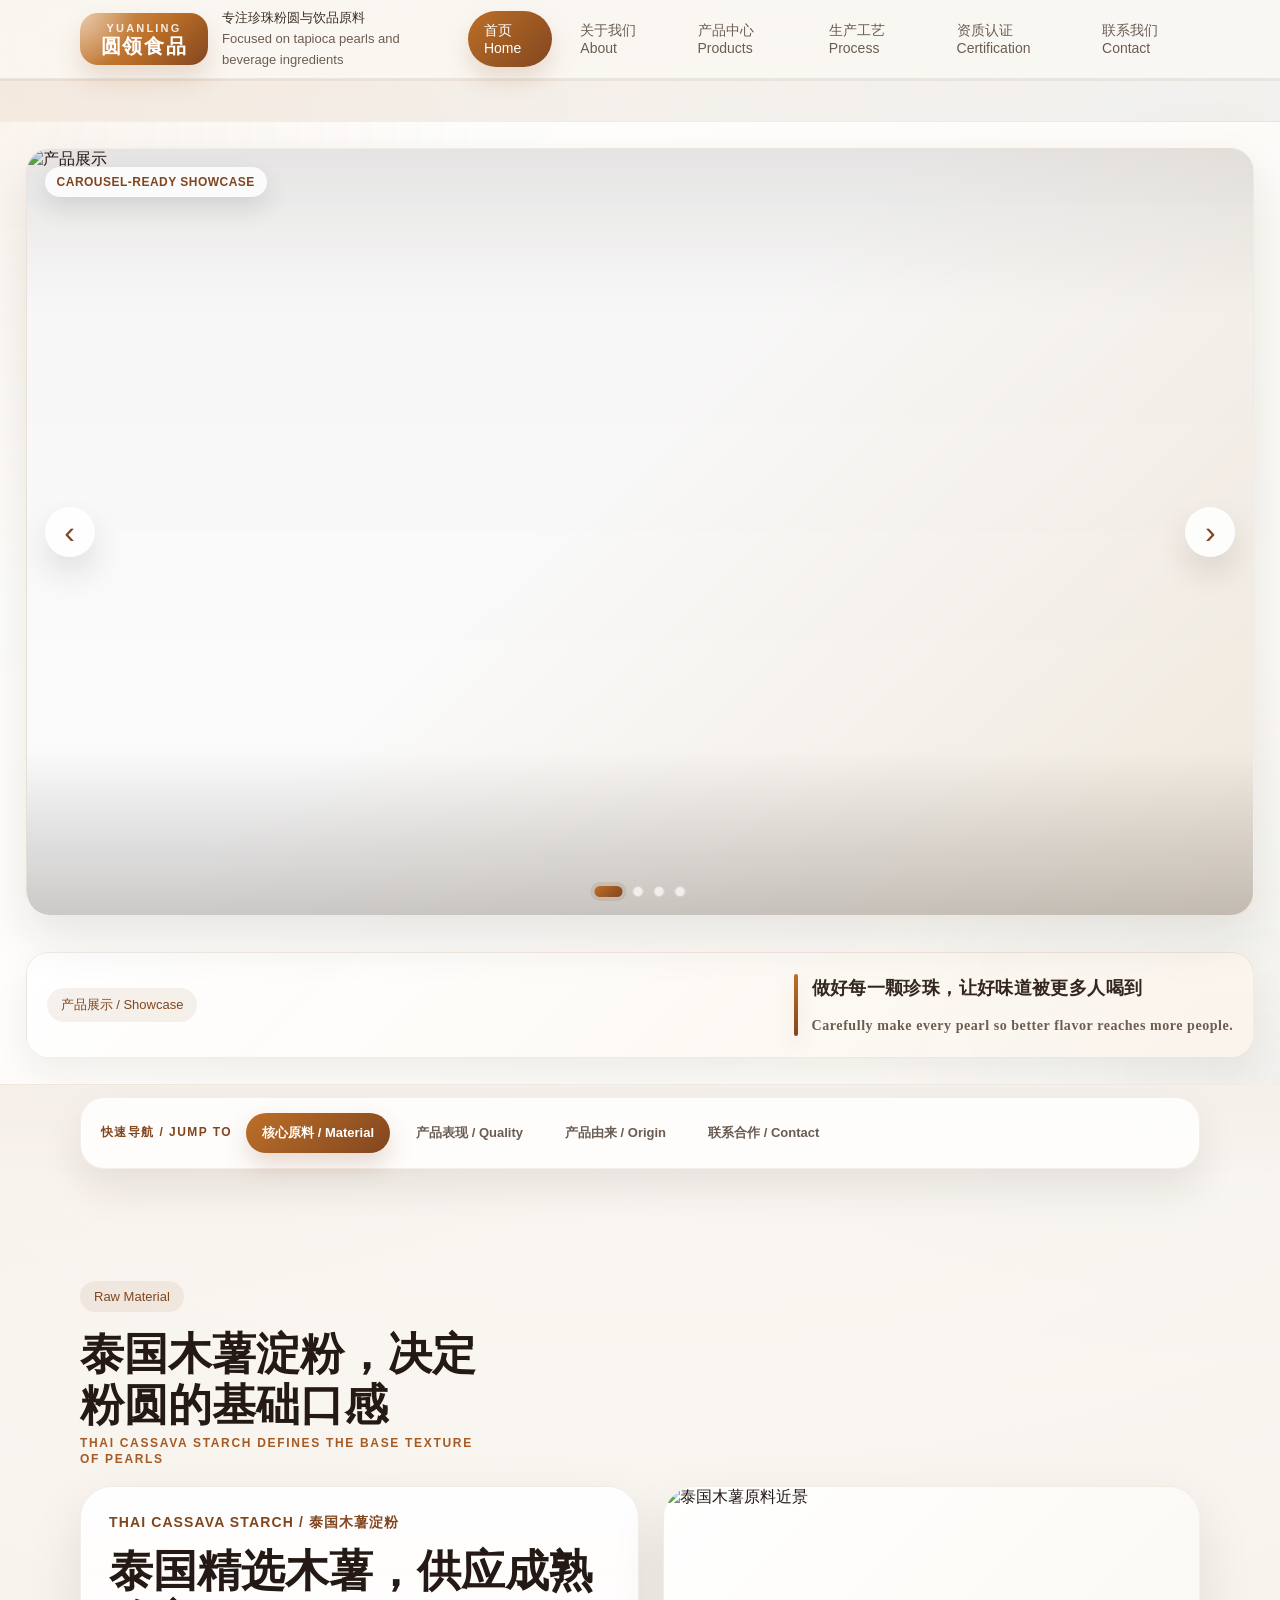
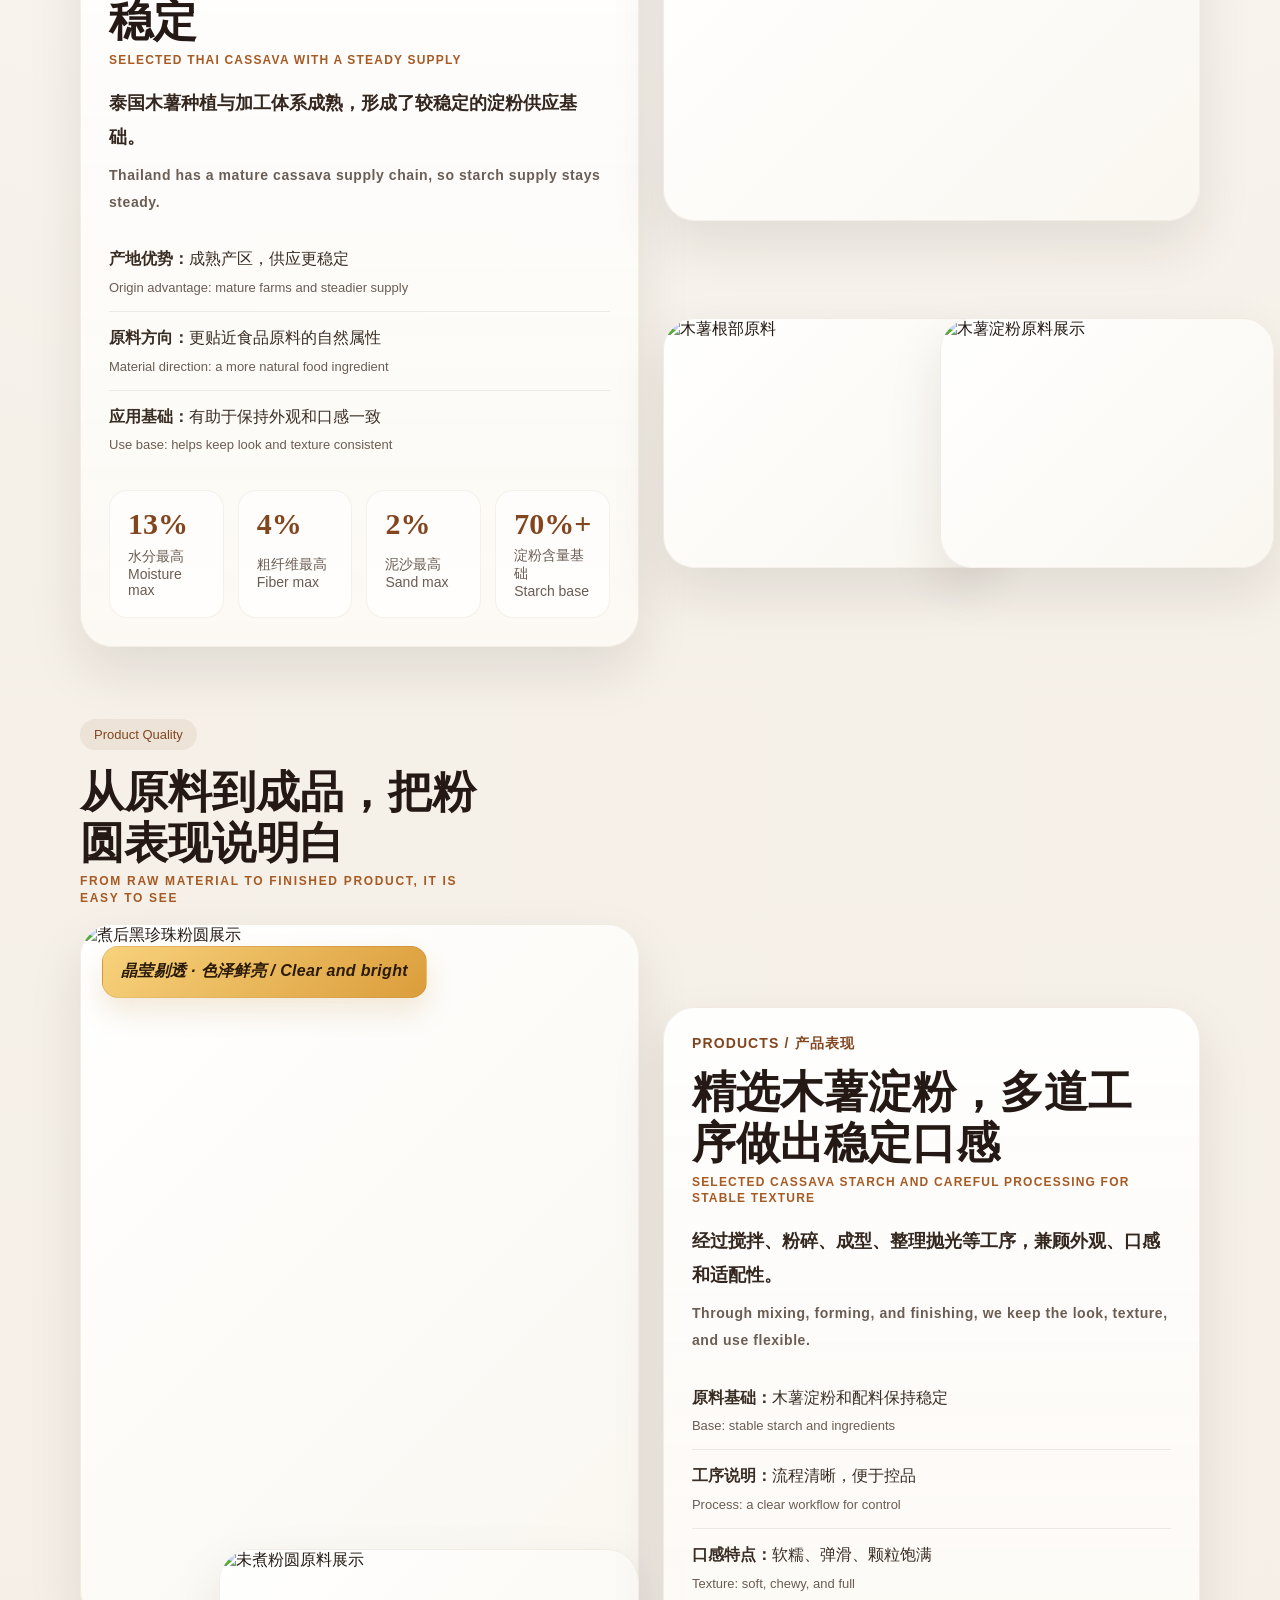
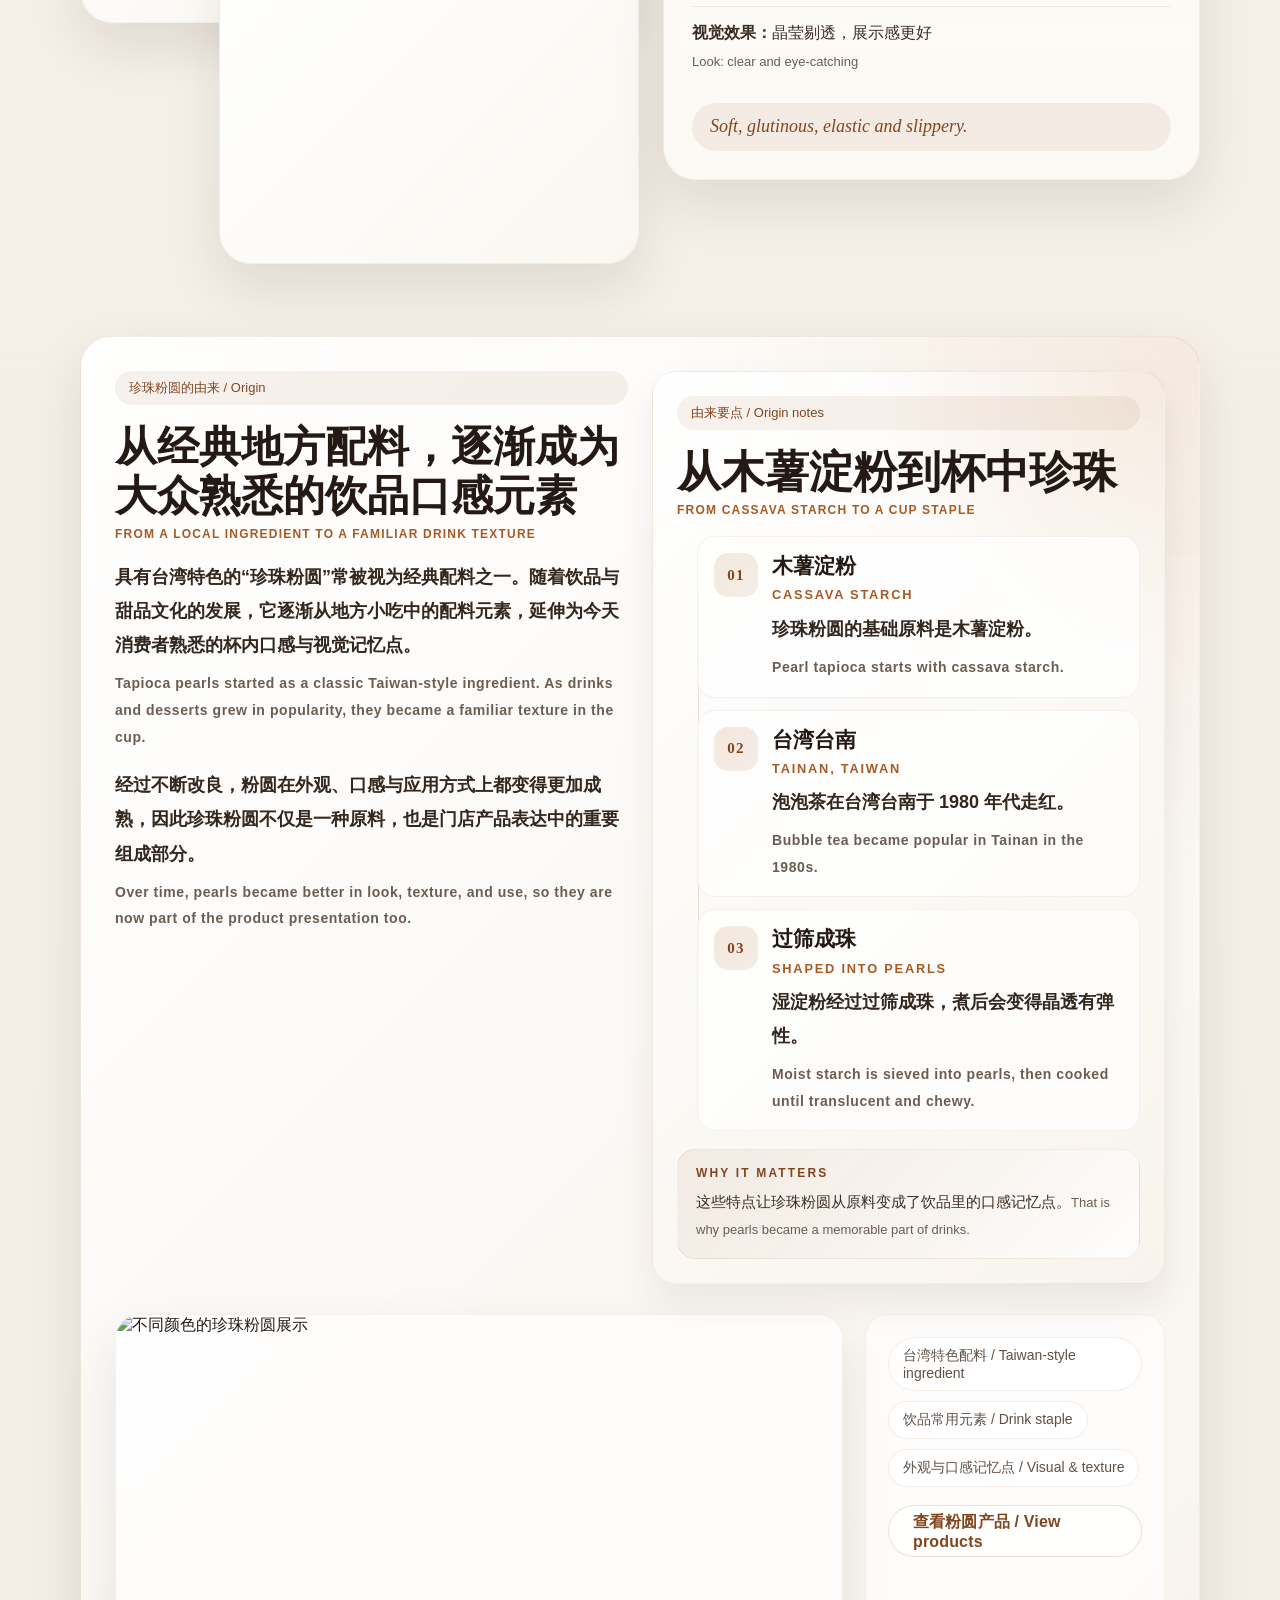
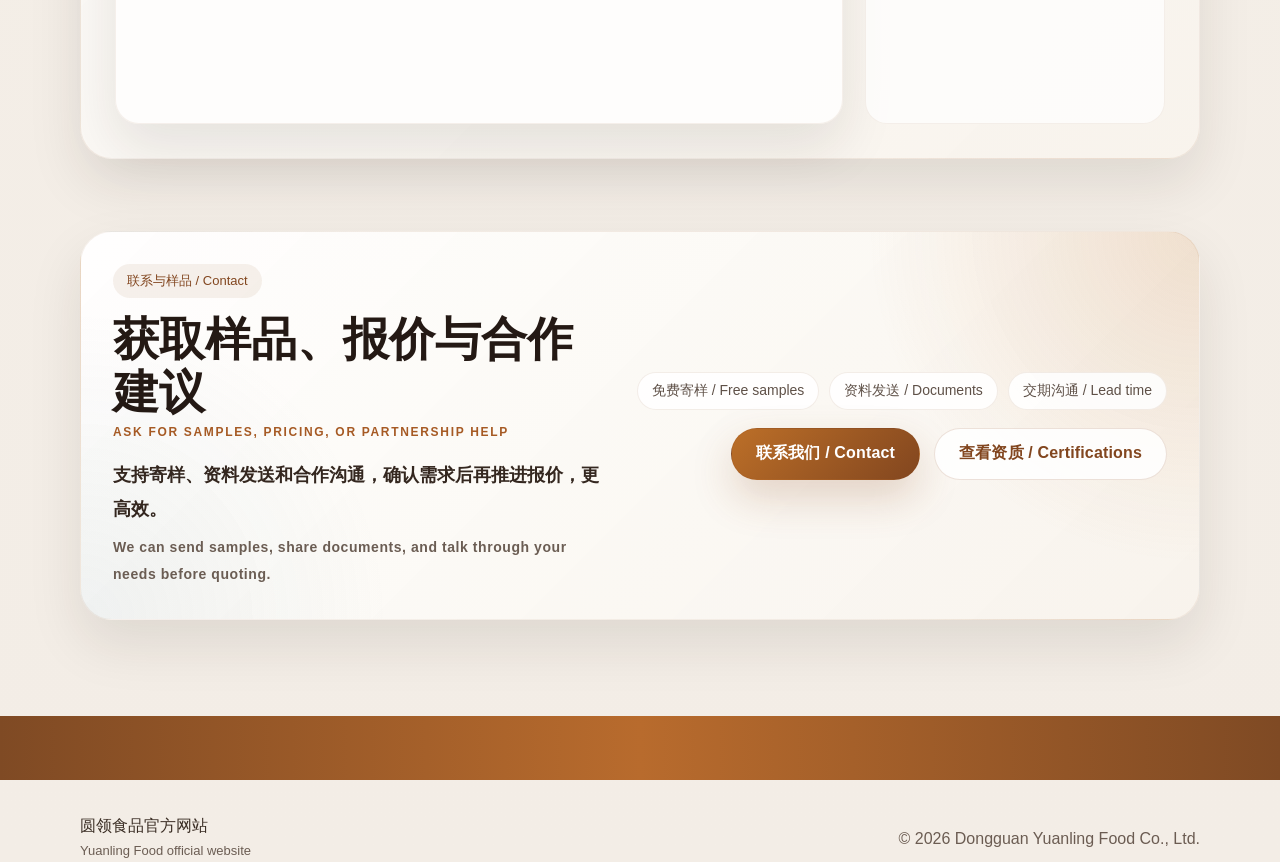
==== index.html @ 4c71ac8b "Add files via upload" ====
﻿<!DOCTYPE html>
<html lang="zh-CN">
    <head>
      <meta charset="UTF-8" />
      <meta name="viewport" content="width=device-width, initial-scale=1.0" />
      <title>圆领食品 | 珍珠圆与饮品原料供应商 / Yuanling Food | Tapioca Pearl &amp; Beverage Ingredient Supplier</title>
      <meta
        name="description"
        content="圆领食品专注珍珠圆研发、生产与供应，提供奶茶、甜品和冷饮场景所需的稳定原料支持。 / Yuanling Food focuses on the R&amp;D, production, and supply of tapioca pearls, providing stable ingredient support for milk tea, desserts, and cold drinks."
      />
      <meta name="robots" content="index,follow,max-image-preview:large" />
      <meta name="theme-color" content="#bc6f28" />
      <link rel="canonical" href="index.html" />
      <meta property="og:type" content="website" />
      <meta property="og:site_name" content="圆领食品 Yuanling Food" />
      <meta property="og:title" content="圆领食品 | 珍珠圆与饮品原料供应商" />
      <meta
        property="og:description"
        content="圆领食品专注珍珠圆研发、生产与供应，提供奶茶、甜品和冷饮场景所需的稳定原料支持。"
      />
      <meta property="og:url" content="index.html" />
      <meta property="og:image" content="images/home/hero-1.png" />
      <meta name="twitter:card" content="summary_large_image" />
      <meta name="twitter:title" content="圆领食品 | 珍珠圆与饮品原料供应商" />
      <meta
        name="twitter:description"
        content="圆领食品专注珍珠圆研发、生产与供应，提供奶茶、甜品和冷饮场景所需的稳定原料支持。"
      />
      <meta name="twitter:image" content="images/home/hero-1.png" />
      <script type="application/ld+json">
        {
          "@context": "https://schema.org",
          "@type": "Organization",
          "name": "圆领食品",
          "alternateName": "Yuanling Food",
          "url": "index.html",
          "logo": "images/brand/taiyuan-logo.svg",
          "description": "珍珠圆与饮品原料供应商，专注研发、生产与供应。"
        }
      </script>
    <link rel="stylesheet" href="styles.css" />
    <script src="script.js" defer></script>
  </head>
  <body>
    <header class="site-header">
      <div class="container header-inner">
        <a class="brand" href="index.html" aria-label="圆领食品 首页 / Home">
          <span class="brand-mark-text" aria-hidden="true">
            <span class="brand-mark-sub">YUANLING</span>
            <strong>圆领食品</strong>
          </span>
          <span class="brand-copy">
            <span class="item-bilingual"><span class="item-zh">专注珍珠粉圆与饮品原料</span><span class="item-en">Focused on tapioca pearls and beverage ingredients</span></span>
          </span>
        </a>
        <button
          class="nav-toggle"
          type="button"
          aria-label="切换导航 / Toggle navigation"
          aria-expanded="false"
          data-nav-toggle
        >
          ☰
        </button>
        <nav class="site-nav" data-site-nav>
          <a class="current" href="index.html">首页 Home</a>
          <a href="about.html">关于我们 About</a>
          <a href="products.html">产品中心 Products</a>
          <a href="process.html">生产工艺 Process</a>
          <a href="certification.html">资质认证 Certification</a>
          <a href="contact.html">联系我们 Contact</a>
        </nav>
      </div>
    </header>

    <main>
      <section class="hero">
        <div class="hero-banner-shell" data-hero-slider>
          <div class="hero-banner-media hero-banner-wide">
            <div class="hero-banner-copy reveal">
              <span class="eyebrow">圆领食品（泰国）有限公司</span>
              <h1 class="bilingual-title bilingual-title--hero">
                <span class="title-zh">专注珍珠圆研发与生产</span>
                <span class="title-en">Focused on tapioca pearl R&D and manufacturing</span>
              </h1>
              <p class="bilingual-copy is-compact">
                <span class="copy-cn">以泰国进口木薯淀粉为基础，提供稳定、Q 弹、适配多场景的珍珠圆产品。</span>
                <span class="copy-en">Built on imported Thai tapioca starch, we deliver stable, chewy pearls suited to multiple applications.</span>
              </p>
              <div class="hero-actions">
                <a class="button button-primary" href="products.html">查看产品 / View Products</a>
                <a class="button button-secondary" href="contact.html">联系报价 / Get Quote</a>
              </div>
              <div class="hero-banner-strip">
                <span class="hero-trust-item item-bilingual"><span class="item-zh"><strong>ISO 22000</strong> 体系认证</span><span class="item-en">ISO 22000</span></span>
                <span class="hero-trust-item item-bilingual"><span class="item-zh"><strong>GMP / QS</strong> 标准生产</span><span class="item-en">GMP / QS production</span></span>
                <span class="hero-trust-item item-bilingual"><span class="item-zh"><strong>泰国进口</strong> 木薯淀粉</span><span class="item-en">Imported Thai starch</span></span>
              </div>
            </div>

            <div class="hero-slider-track" data-hero-slider-track>
              <article class="hero-slide is-active" data-hero-slide>
                <img class="hero-banner-img" src="images/home/hero-1.png" alt="波霸珍珠粉圆" loading="eager" />
              </article>
              <article class="hero-slide" data-hero-slide>
                <img class="hero-banner-img" src="images/home/hero-2.png" alt="琥珀色珍珠粉圆" loading="eager" />
              </article>
              <article class="hero-slide" data-hero-slide>
                <img class="hero-banner-img" src="images/home/hero-3.png" alt="红糖味珍珠粉圆" loading="eager" />
              </article>
              <article class="hero-slide" data-hero-slide>
                <img class="hero-banner-img" src="images/home/hero-4.png" alt="黑糖味珍珠粉圆" loading="eager" />
              </article>
              <article class="hero-slide" data-hero-slide>
                <img class="hero-banner-img" src="images/home/hero-5.png" alt="珍珠粉圆产品展示" loading="eager" />
              </article>
            </div>

            <button class="hero-slider-control hero-slider-prev" type="button" aria-label="上一张" data-hero-prev>‹</button>
            <button class="hero-slider-control hero-slider-next" type="button" aria-label="下一张" data-hero-next>›</button>

            <div class="hero-slider-dots" aria-label="首页主图轮播 / Main slider">
              <button class="hero-slider-dot is-active" type="button" aria-label="查看第 1 张主图" data-hero-dot="0"></button>
              <button class="hero-slider-dot" type="button" aria-label="查看第 2 张主图" data-hero-dot="1"></button>
              <button class="hero-slider-dot" type="button" aria-label="查看第 3 张主图" data-hero-dot="2"></button>
              <button class="hero-slider-dot" type="button" aria-label="查看第 4 张主图" data-hero-dot="3"></button>
              <button class="hero-slider-dot" type="button" aria-label="查看第 5 张主图" data-hero-dot="4"></button>
            </div>
          </div>
        </div>
      </section>

      <section class="hero-overview">
        <div class="container hero-intro">
          <div class="hero-center-stage reveal">
            <div class="hero-center-carousel" data-feature-carousel>
              <div class="hero-center-track" data-feature-track>
                <article class="hero-center-slide is-active" data-feature-slide>
                  <img class="hero-center-image" src="images/home/hero-center-milk-tea-pink.png" alt="产品展示" loading="eager" />
                </article>
                <article class="hero-center-slide" data-feature-slide>
                  <img class="hero-center-image" src="images/home/hero-slide-milk-tea-pink.png" alt="饮品场景展示" loading="eager" />
                </article>
                <article class="hero-center-slide" data-feature-slide>
                  <img class="hero-center-image" src="images/home/hero-6.png" alt="包装和产品展示" loading="eager" />
                </article>
                <article class="hero-center-slide" data-feature-slide>
                  <img class="hero-center-image" src="images/home/hero-8.jpg" alt="主视觉展示" loading="eager" />
                </article>
              </div>
              <button class="hero-center-control hero-center-prev" type="button" aria-label="上一张" data-feature-prev>‹</button>
              <button class="hero-center-control hero-center-next" type="button" aria-label="下一张" data-feature-next>›</button>
              <div class="hero-center-dots" aria-label="中间主图轮播 / Feature slider" data-feature-dots>
                <button class="hero-center-dot is-active" type="button" aria-label="查看第 1 张" data-feature-dot="0"></button>
                <button class="hero-center-dot" type="button" aria-label="查看第 2 张" data-feature-dot="1"></button>
                <button class="hero-center-dot" type="button" aria-label="查看第 3 张" data-feature-dot="2"></button>
                <button class="hero-center-dot" type="button" aria-label="查看第 4 张" data-feature-dot="3"></button>
              </div>
            </div>
            <div class="hero-center-meta">
              <span class="eyebrow">产品展示 / Showcase</span>
              <p class="bilingual-copy is-compact"><span class="copy-cn">这里预留为轮播展示位，后续可直接替换每张图片，适合产品图、场景图和包装图展示。</span><span class="copy-en">This area is reserved for the carousel showcase and can later be replaced image by image for product, scene, or packaging visuals.</span></p>
            </div>
          </div>
        </div>

        <div class="home-section-nav-shell">
          <div class="container">
            <nav class="home-section-nav" aria-label="首页分区导航 / Section navigation">
              <a href="#home-ingredient">核心原料 / Material</a>
              <a href="#home-quality">产品表现 / Quality</a>
              <a href="#home-origin">产品由来 / Origin</a>
              <a href="#home-contact">联系合作 / Contact</a>
            </nav>
          </div>
        </div>
      </section>

      <section class="section ingredient-section" id="home-ingredient">
        <div class="container">
          <div class="section-heading section-heading-compact">
            <div>
              <span class="eyebrow">Raw Material</span>
              <h2 class="bilingual-title bilingual-title--section">
                <span class="title-zh">泰国木薯淀粉，决定粉圆的基础口感</span>
                <span class="title-en">Thai cassava starch defines the base texture of pearls</span>
              </h2>
            </div>
          </div>

          <div class="ingredient-grid">
            <article class="content-panel ingredient-copy reveal">
              <span class="section-chip">Thai Cassava Starch / 泰国木薯淀粉</span>
              <h3 class="bilingual-title bilingual-title--card"><span class="title-zh">泰国精选木薯，供应成熟稳定</span><span class="title-en">Selected Thai cassava with a steady supply</span></h3>
              <p class="bilingual-copy is-compact">
                <span class="copy-cn">泰国木薯种植与加工体系成熟，形成了较稳定的淀粉供应基础。</span>
                <span class="copy-en">Thailand has a mature cassava supply chain, so starch supply stays steady.</span>
              </p>
              <ul class="feature-list list-reset">
                <li class="item-bilingual"><span class="item-zh"><strong>产地优势：</strong>成熟产区，供应更稳定</span><span class="item-en">Origin advantage: mature farms and steadier supply</span></li>
                <li class="item-bilingual"><span class="item-zh"><strong>原料方向：</strong>更贴近食品原料的自然属性</span><span class="item-en">Material direction: a more natural food ingredient</span></li>
                <li class="item-bilingual"><span class="item-zh"><strong>应用基础：</strong>有助于保持外观和口感一致</span><span class="item-en">Use base: helps keep look and texture consistent</span></li>
              </ul>
              <div class="ingredient-spec-grid">
                <div class="ingredient-spec">
                  <strong>13%</strong>
                  <span>水分最高<br /><span class="item-en">Moisture max</span></span>
                </div>
                <div class="ingredient-spec">
                  <strong>4%</strong>
                  <span>粗纤维最高<br /><span class="item-en">Fiber max</span></span>
                </div>
                <div class="ingredient-spec">
                  <strong>2%</strong>
                  <span>泥沙最高<br /><span class="item-en">Sand max</span></span>
                </div>
                <div class="ingredient-spec">
                  <strong>70%+</strong>
                  <span>淀粉含量基础<br /><span class="item-en">Starch base</span></span>
                </div>
              </div>
            </article>

            <div class="ingredient-visuals reveal delay-1">
              <div class="ingredient-visual ingredient-banner">
                <img src="images/home/story/cassava-banner.jpg" alt="泰国木薯原料近景" loading="lazy" />
              </div>
              <div class="ingredient-duo">
                <div class="ingredient-visual">
                  <img src="images/home/story/cassava-roots.jpg" alt="木薯根部原料" loading="lazy" />
                </div>
                <div class="ingredient-visual">
                  <img src="images/home/story/cassava-starch-bowl.jpg" alt="木薯淀粉原料展示" loading="lazy" />
                </div>
              </div>
            </div>
          </div>
        </div>
      </section>

      <section class="section quality-section" id="home-quality">
        <div class="container">
          <div class="section-heading section-heading-compact">
            <div>
              <span class="eyebrow">Product Quality</span>
              <h2 class="bilingual-title bilingual-title--section">
                <span class="title-zh">从原料到成品，把粉圆表现说明白</span>
                <span class="title-en">From raw material to finished product, it is easy to see</span>
              </h2>
            </div>
          </div>

            <div class="quality-grid-home">
              <div class="quality-visuals reveal">
                <div class="quality-photo quality-photo-primary">
                  <img src="images/home/story/black-pearls-clean.jpg" alt="煮后黑珍珠粉圆展示" loading="lazy" />
                </div>
                <div class="quality-photo quality-photo-secondary">
                  <img src="images/home/story/white-pearls.jpg" alt="未煮粉圆原料展示" loading="lazy" />
                </div>
              <div class="quality-badge">晶莹剔透 · 色泽鲜亮 / Clear and bright</div>
            </div>

            <article class="content-panel quality-copy reveal delay-1">
              <span class="section-chip">Products / 产品表现</span>
              <h3 class="bilingual-title bilingual-title--card"><span class="title-zh">精选木薯淀粉，多道工序做出稳定口感</span><span class="title-en">Selected cassava starch and careful processing for stable texture</span></h3>
              <p class="bilingual-copy is-compact">
                <span class="copy-cn">经过搅拌、粉碎、成型、整理抛光等工序，兼顾外观、口感和适配性。</span>
                <span class="copy-en">Through mixing, forming, and finishing, we keep the look, texture, and use flexible.</span>
              </p>
              <ul class="quality-list list-reset">
                <li class="item-bilingual"><span class="item-zh"><strong>原料基础：</strong>木薯淀粉和配料保持稳定</span><span class="item-en">Base: stable starch and ingredients</span></li>
                <li class="item-bilingual"><span class="item-zh"><strong>工序说明：</strong>流程清晰，便于控品</span><span class="item-en">Process: a clear workflow for control</span></li>
                <li class="item-bilingual"><span class="item-zh"><strong>口感特点：</strong>软糯、弹滑、颗粒饱满</span><span class="item-en">Texture: soft, chewy, and full</span></li>
                <li class="item-bilingual"><span class="item-zh"><strong>视觉效果：</strong>晶莹剔透，展示感更好</span><span class="item-en">Look: clear and eye-catching</span></li>
              </ul>
              <div class="quality-quote">Soft, glutinous, elastic and slippery.</div>
            </article>
          </div>
        </div>
      </section>

      <section class="section" id="home-origin">
        <div class="container">
          <article class="content-panel story-teaser origin-panel reveal">
            <div class="origin-grid">
              <div class="origin-copy">
                <span class="eyebrow">珍珠粉圆的由来 / Origin</span>
                <h3 class="bilingual-title bilingual-title--card"><span class="title-zh">从经典地方配料，逐渐成为大众熟悉的饮品口感元素</span><span class="title-en">From a local ingredient to a familiar drink texture</span></h3>
                <p class="bilingual-copy is-compact">
                  <span class="copy-cn">具有台湾特色的“珍珠粉圆”常被视为经典配料之一。随着饮品与甜品文化的发展，它逐渐从地方小吃中的配料元素，延伸为今天消费者熟悉的杯内口感与视觉记忆点。</span>
                  <span class="copy-en">Tapioca pearls started as a classic Taiwan-style ingredient. As drinks and desserts grew in popularity, they became a familiar texture in the cup.</span>
                </p>
                <p class="bilingual-copy is-compact">
                  <span class="copy-cn">经过不断改良，粉圆在外观、口感与应用方式上都变得更加成熟，因此珍珠粉圆不仅是一种原料，也是门店产品表达中的重要组成部分。</span>
                  <span class="copy-en">Over time, pearls became better in look, texture, and use, so they are now part of the product presentation too.</span>
                </p>
              </div>
              <div class="origin-facts reveal delay-1">
                <span class="eyebrow">由来要点 / Origin notes</span>
                <h3 class="bilingual-title bilingual-title--card">
                  <span class="title-zh">从木薯淀粉到杯中珍珠</span>
                  <span class="title-en">From cassava starch to a cup staple</span>
                </h3>
                <div class="origin-fact-grid">
                  <article class="origin-fact">
                    <span class="origin-fact-index">01</span>
                    <div>
                      <h4 class="bilingual-title bilingual-title--mini">
                        <span class="title-zh">木薯淀粉</span>
                        <span class="title-en">Cassava starch</span>
                      </h4>
                      <p class="bilingual-copy is-compact">
                        <span class="copy-cn">珍珠粉圆的基础原料是木薯淀粉。</span>
                        <span class="copy-en">Pearl tapioca starts with cassava starch.</span>
                      </p>
                    </div>
                  </article>

                  <article class="origin-fact">
                    <span class="origin-fact-index">02</span>
                    <div>
                      <h4 class="bilingual-title bilingual-title--mini">
                        <span class="title-zh">台湾台南</span>
                        <span class="title-en">Tainan, Taiwan</span>
                      </h4>
                      <p class="bilingual-copy is-compact">
                        <span class="copy-cn">泡泡茶在台湾台南于 1980 年代走红。</span>
                        <span class="copy-en">Bubble tea became popular in Tainan in the 1980s.</span>
                      </p>
                    </div>
                  </article>

                  <article class="origin-fact">
                    <span class="origin-fact-index">03</span>
                    <div>
                      <h4 class="bilingual-title bilingual-title--mini">
                        <span class="title-zh">过筛成珠</span>
                        <span class="title-en">Shaped into pearls</span>
                      </h4>
                      <p class="bilingual-copy is-compact">
                        <span class="copy-cn">湿淀粉经过过筛成珠，煮后会变得晶透有弹性。</span>
                        <span class="copy-en">Moist starch is sieved into pearls, then cooked until translucent and chewy.</span>
                      </p>
                    </div>
                  </article>
                </div>
                <div class="origin-note">
                  <strong>Why it matters</strong>
                  <span class="item-bilingual"><span class="item-zh">这些特点让珍珠粉圆从原料变成了饮品里的口感记忆点。</span><span class="item-en">That is why pearls became a memorable part of drinks.</span></span>
                </div>
              </div>
            </div>

            <div class="origin-footer">
              <div class="origin-trio">
                <img src="images/home/story/origin-pearl-trio.jpg" alt="不同颜色的珍珠粉圆展示" loading="lazy" />
              </div>
              <div class="story-teaser-aside origin-aside">
                <div class="pill-row story-pills">
                  <span class="pill">台湾特色配料 / Taiwan-style ingredient</span>
                  <span class="pill">饮品常用元素 / Drink staple</span>
                  <span class="pill">外观与口感记忆点 / Visual &amp; texture</span>
                </div>
                <a class="button button-secondary" href="products.html">查看粉圆产品 / View products</a>
              </div>
            </div>
          </article>
        </div>
      </section>

      <section class="section" id="home-contact">
        <div class="container">
          <article class="cta-banner reveal">
            <div class="cta-copy">
              <span class="eyebrow">联系与样品 / Contact</span>
              <h2 class="bilingual-title bilingual-title--section">
                <span class="title-zh">获取样品、报价与合作建议</span>
                <span class="title-en">Ask for samples, pricing, or partnership help</span>
              </h2>
              <p class="bilingual-copy is-compact">
                <span class="copy-cn">支持寄样、资料发送和合作沟通，确认需求后再推进报价，更高效。</span>
                <span class="copy-en">We can send samples, share documents, and talk through your needs before quoting.</span>
              </p>
            </div>
            <div class="cta-side">
              <div class="pill-row cta-pills">
                <span class="pill">免费寄样 / Free samples</span>
                <span class="pill">资料发送 / Documents</span>
                <span class="pill">交期沟通 / Lead time</span>
              </div>
              <div class="cta-buttons">
                <a class="button button-primary" href="contact.html">联系我们 / Contact</a>
                <a class="button button-secondary" href="certification.html">查看资质 / Certifications</a>
              </div>
            </div>
          </article>
        </div>
      </section>
    </main>

    <footer class="site-footer">
      <div class="container footer-inner">
        <span class="item-bilingual"><span class="item-zh">圆领食品官方网站</span><span class="item-en">Yuanling Food official website</span></span>
        <span>© <span data-year></span> Dongguan Yuanling Food Co., Ltd.</span>
      </div>
    </footer>
  </body>
</html>
---- styles.css ----
﻿:root {
  --bg: #f5eee5;
  --bg-soft: #fcfaf7;
  --panel: rgba(255, 255, 255, 0.88);
  --panel-strong: #ffffff;
  --text: #241914;
  --muted: #6b5c52;
  --line: rgba(36, 25, 18, 0.08);
  --accent: #bc6f28;
  --accent-deep: #82461f;
  --accent-soft: #f0c48d;
  --shadow: 0 24px 54px rgba(39, 29, 22, 0.1);
  --radius-lg: 32px;
  --radius-md: 20px;
  --radius-sm: 12px;
  --container: min(1120px, calc(100vw - 40px));
  --header-font: "Source Han Serif SC", "Noto Serif SC", "Songti SC", "STSong", serif;
  --body-font: "Noto Sans SC", "PingFang SC", "Microsoft YaHei", sans-serif;
  --anchor-offset: 118px;
}

* {
  box-sizing: border-box;
}

html {
  scroll-behavior: smooth;
  scroll-padding-top: var(--anchor-offset);
}

body {
  margin: 0;
  font-family: var(--body-font);
  color: var(--text);
  background:
    radial-gradient(circle at top left, rgba(188, 111, 40, 0.12), transparent 24%),
    radial-gradient(circle at top right, rgba(115, 145, 160, 0.08), transparent 24%),
    radial-gradient(circle at 50% 0%, rgba(255, 255, 255, 0.9), transparent 38%),
    linear-gradient(180deg, #f7f2ea 0%, #f3ede6 100%);
  min-height: 100vh;
  position: relative;
  overflow-x: clip;
}

body::before,
body::after {
  content: "";
  position: fixed;
  z-index: -1;
  pointer-events: none;
  filter: blur(20px);
  opacity: 0.75;
}

body::before {
  top: 10vh;
  right: -8vw;
  width: 28vw;
  height: 28vw;
  border-radius: 50%;
  background: radial-gradient(circle, rgba(188, 111, 40, 0.12), transparent 68%);
}

body::after {
  left: -10vw;
  bottom: 8vh;
  width: 32vw;
  height: 32vw;
  border-radius: 50%;
  background: radial-gradient(circle, rgba(115, 145, 160, 0.1), transparent 68%);
}

body.nav-open {
  overflow: hidden;
}

a {
  color: inherit;
  text-decoration: none;
}

img {
  max-width: 100%;
  display: block;
}

.container {
  width: var(--container);
  margin: 0 auto;
}

.site-header {
  position: sticky;
  top: 0;
  z-index: 30;
  backdrop-filter: blur(18px);
  background: rgba(251, 248, 243, 0.84);
  border-bottom: 1px solid rgba(36, 25, 18, 0.08);
  transition:
    background 180ms ease,
    box-shadow 180ms ease,
    border-color 180ms ease;
}

.site-header.is-scrolled {
  background: rgba(255, 255, 255, 0.96);
  border-bottom-color: rgba(36, 25, 18, 0.06);
  box-shadow: 0 14px 30px rgba(39, 29, 22, 0.08);
}

.header-inner {
  display: flex;
  align-items: center;
  justify-content: space-between;
  gap: 20px;
  min-height: 78px;
}

.brand {
  display: flex;
  align-items: center;
  gap: 14px;
  min-width: 0;
}

.brand-mark-text {
  display: inline-grid;
  align-content: center;
  gap: 2px;
  min-width: 128px;
  padding: 10px 14px 9px;
  border-radius: 18px;
  background:
    radial-gradient(circle at top left, rgba(255, 255, 255, 0.46), transparent 40%),
    linear-gradient(135deg, #d59d64, var(--accent) 52%, var(--accent-deep));
  color: #fff;
  box-shadow: 0 14px 26px rgba(141, 77, 34, 0.16);
}

.brand-mark-text strong {
  display: block;
  font-family: var(--header-font);
  font-size: 20px;
  line-height: 1;
  letter-spacing: 0.08em;
  text-align: center;
}

.brand-mark-sub {
  display: block;
  color: rgba(255, 255, 255, 0.86);
  font-size: 11px;
  font-weight: 700;
  line-height: 1;
  letter-spacing: 0.2em;
  text-align: center;
  text-transform: uppercase;
}

.brand-mark {
  width: 126px;
  height: auto;
  flex: 0 0 auto;
  display: block;
  filter: drop-shadow(0 12px 22px rgba(116, 76, 39, 0.12));
}

.brand-copy {
  min-width: 0;
}

.brand-copy strong {
  display: block;
  font-family: var(--header-font);
  font-size: 18px;
  letter-spacing: 0.04em;
}

.brand-copy span {
  display: block;
  margin-top: 2px;
  color: var(--muted);
  font-size: 13px;
}

.nav-toggle {
  display: none;
  width: 46px;
  height: 46px;
  border: 1px solid rgba(141, 77, 34, 0.14);
  border-radius: 14px;
  background: rgba(255, 255, 255, 0.76);
  color: var(--accent-deep);
  font-size: 22px;
  cursor: pointer;
  transition:
    transform 180ms ease,
    background 180ms ease,
    border-color 180ms ease,
    box-shadow 180ms ease;
}

.nav-toggle:hover {
  transform: translateY(-1px);
  background: rgba(255, 255, 255, 0.94);
  border-color: rgba(141, 77, 34, 0.22);
  box-shadow: 0 14px 28px rgba(39, 29, 22, 0.1);
}

.site-nav {
  display: flex;
  align-items: center;
  gap: 12px;
}

.site-nav a {
  padding: 11px 16px;
  border-radius: 999px;
  color: var(--muted);
  font-size: 14px;
  transition: 180ms ease;
}

.site-nav a:hover,
.site-nav a.current,
.site-nav a[aria-current="page"] {
  color: var(--accent-deep);
  background: rgba(141, 77, 34, 0.08);
}

.site-nav a.is-active {
  color: #fff;
  background: linear-gradient(135deg, var(--accent), var(--accent-deep));
  box-shadow: 0 12px 24px rgba(141, 77, 34, 0.18);
}

.hero {
  padding: 0;
}

.hero-overview {
  padding: 18px 0 64px;
}

.two-column {
  display: grid;
  gap: 28px;
  grid-template-columns: repeat(2, minmax(0, 1fr));
  align-items: center;
}

.eyebrow {
  display: inline-flex;
  align-items: center;
  gap: 10px;
  padding: 8px 14px;
  border-radius: 999px;
  background: rgba(141, 77, 34, 0.08);
  color: var(--accent-deep);
  font-size: 13px;
}

.hero h1,
.page-hero h1,
.section-heading h2 {
  margin: 18px 0 0;
  font-family: var(--header-font);
  line-height: 1.15;
}

.hero h1 {
  max-width: 14ch;
  font-size: clamp(34px, 4.8vw, 62px);
  line-height: 1.14;
  letter-spacing: -0.025em;
}

.hero p {
  margin: 20px 0 0;
  color: var(--muted);
  font-size: 17px;
  line-height: 1.85;
  max-width: 44em;
}

.hero-banner-shell {
  width: 100%;
  margin: 0 auto;
  padding: 0;
}

.hero-banner-wide {
  min-height: clamp(660px, 88vh, 980px);
  aspect-ratio: auto;
  border-radius: 0 0 40px 40px;
  border-top: 0;
  background:
    linear-gradient(180deg, rgba(23, 18, 14, 0.05), rgba(23, 18, 14, 0.01)),
    linear-gradient(135deg, #fdf8ef, #ffffff 48%, #efe4d2 100%);
  box-shadow: 0 30px 72px rgba(39, 29, 22, 0.1);
}

.hero-banner-media::before,
.hero-banner-media::after {
  content: "";
  position: absolute;
  inset: 0;
  pointer-events: none;
  z-index: 1;
}

.hero-banner-media::before {
  background:
    linear-gradient(92deg, rgba(37, 27, 20, 0.58) 0%, rgba(37, 27, 20, 0.28) 28%, rgba(37, 27, 20, 0.08) 56%, rgba(255, 255, 255, 0.02) 100%),
    linear-gradient(180deg, rgba(255, 255, 255, 0.08) 0%, rgba(255, 255, 255, 0) 32%, rgba(29, 21, 16, 0.12) 100%);
}

.hero-banner-media::after {
  background:
    radial-gradient(circle at 20% 78%, rgba(255, 255, 255, 0.16), transparent 32%),
    radial-gradient(circle at 74% 18%, rgba(255, 255, 255, 0.18), transparent 24%),
    radial-gradient(circle at 56% 54%, rgba(188, 111, 40, 0.12), transparent 20%);
}

.hero-banner-copy {
  position: absolute;
  left: clamp(20px, 5vw, 84px);
  bottom: clamp(32px, 7vw, 108px);
  z-index: 3;
  width: min(640px, calc(100vw - 48px));
  display: grid;
  gap: 18px;
  padding: clamp(20px, 2.6vw, 34px);
  border-radius: 30px;
  background: linear-gradient(
    180deg,
    rgba(255, 255, 255, 0.88),
    rgba(255, 255, 255, 0.68)
  );
  border: 1px solid rgba(255, 255, 255, 0.54);
  box-shadow:
    0 24px 52px rgba(39, 29, 22, 0.14),
    0 1px 0 rgba(255, 255, 255, 0.46) inset;
  backdrop-filter: blur(24px) saturate(1.2);
  overflow: hidden;
}

.hero-banner-copy::before {
  content: "";
  position: absolute;
  inset: 0;
  background:
    linear-gradient(135deg, rgba(255, 255, 255, 0.14), transparent 36%),
    radial-gradient(circle at top right, rgba(188, 111, 40, 0.16), transparent 40%);
  pointer-events: none;
}

.hero-banner-copy > * {
  position: relative;
  z-index: 1;
}

.hero-banner-copy h1 {
  margin: 0;
  max-width: 11ch;
  font-family: var(--header-font);
  font-size: clamp(42px, 5.5vw, 86px);
  line-height: 1.06;
  letter-spacing: -0.03em;
}

.hero-banner-copy p {
  margin: 0;
  max-width: 38em;
  color: #5d4d43;
  font-size: clamp(15px, 1.15vw, 18px);
  line-height: 1.8;
}

body.js-enhanced .hero-banner-copy {
  opacity: 0;
  transform: translateX(-48px) translateY(14px);
}

body.js-enhanced .hero-banner-copy.in-view {
  animation: hero-copy-pop 1.05s cubic-bezier(0.16, 1, 0.3, 1) forwards;
}

@keyframes hero-copy-pop {
  0% {
    opacity: 0;
    transform: translateX(-48px) translateY(14px);
  }
  100% {
    opacity: 1;
    transform: translateX(0) translateY(0);
  }
}

.hero-banner-strip {
  display: flex;
  flex-wrap: wrap;
  gap: 10px;
}

.hero-slider-track {
  position: relative;
  width: 100%;
  height: 100%;
  min-height: inherit;
}

.hero-slide {
  position: absolute;
  inset: 0;
  opacity: 0;
  transition: opacity 320ms ease;
  pointer-events: none;
}

.hero-slide.is-active {
  opacity: 1;
  pointer-events: auto;
}

.hero-slide .hero-banner-img {
  object-position: center 40%;
}

.hero-slider-control {
  position: absolute;
  top: 50%;
  z-index: 2;
  width: 56px;
  height: 56px;
  display: grid;
  place-items: center;
  border: 0;
  border-radius: 999px;
  background: rgba(255, 255, 255, 0.86);
  color: var(--accent-deep);
  font-size: 34px;
  line-height: 1;
  cursor: pointer;
  transform: translateY(-50%);
  box-shadow: 0 16px 32px rgba(39, 29, 22, 0.1);
  transition:
    transform 180ms ease,
    background 180ms ease,
    box-shadow 180ms ease;
}

.hero-slider-control:hover {
  background: #fff;
  transform: translateY(-50%) scale(1.04);
  box-shadow: 0 20px 36px rgba(39, 29, 22, 0.14);
}

.hero-slider-prev {
  left: 26px;
}

.hero-slider-next {
  right: 26px;
}

.hero-slider-dots {
  position: absolute;
  left: 50%;
  bottom: 24px;
  z-index: 2;
  display: flex;
  align-items: center;
  gap: 10px;
  transform: translateX(-50%);
}

.hero-slider-dot {
  width: 12px;
  height: 12px;
  padding: 0;
  border: 0;
  border-radius: 50%;
  background: rgba(255, 255, 255, 0.74);
  cursor: pointer;
  box-shadow: inset 0 0 0 1px rgba(141, 77, 34, 0.16);
  transition:
    transform 180ms ease,
    background 180ms ease,
    box-shadow 180ms ease;
}

.hero-slider-dot.is-active {
  background: var(--accent);
  box-shadow: 0 0 0 4px rgba(141, 77, 34, 0.14);
  transform: scale(1.08);
}

.hero-intro {
  display: grid;
  gap: 22px;
  margin-top: 22px;
  width: 100vw;
  max-width: none;
  margin-left: calc(50% - 50vw);
  margin-right: calc(50% - 50vw);
  padding: 0;
}

.hero-intro > * {
  width: 100%;
  margin-left: auto;
  margin-right: auto;
}

.hero-center-stage {
  display: grid;
  gap: 18px;
  padding: clamp(16px, 2vw, 28px);
  width: 100%;
  background:
    radial-gradient(circle at top left, rgba(191, 116, 45, 0.08), transparent 30%),
    radial-gradient(circle at bottom right, rgba(115, 145, 160, 0.08), transparent 26%),
    linear-gradient(135deg, rgba(255, 255, 255, 0.97), rgba(251, 248, 243, 0.96));
  border-top: 1px solid rgba(141, 77, 34, 0.08);
  border-bottom: 1px solid rgba(141, 77, 34, 0.08);
  border-radius: 0;
  box-shadow: none;
}

.hero-center-carousel {
  position: relative;
  overflow: hidden;
  aspect-ratio: 16 / 10;
  min-height: clamp(380px, 44vw, 620px);
  border-radius: 24px;
  background:
    linear-gradient(180deg, rgba(23, 18, 14, 0.04), rgba(23, 18, 14, 0.01)),
    linear-gradient(135deg, #ffffff, #ffffff 45%, #f4ece0 100%);
  border: 1px solid rgba(141, 77, 34, 0.08);
  box-shadow: 0 22px 48px rgba(39, 29, 22, 0.1);
}

.hero-center-track {
  position: relative;
  width: 100%;
  height: 100%;
  min-height: inherit;
}

.hero-center-slide {
  position: absolute;
  inset: 0;
  opacity: 0;
  transform: scale(1.01);
  transition:
    opacity 280ms ease,
    transform 280ms ease;
}

.hero-center-slide.is-active {
  opacity: 1;
  transform: scale(1);
}

.hero-center-image {
  width: 100%;
  height: 100%;
  object-fit: cover;
  object-position: center center;
}

.hero-center-carousel::before {
  content: "";
  position: absolute;
  inset: 0;
  z-index: 2;
  pointer-events: none;
  background:
    linear-gradient(180deg, rgba(27, 20, 16, 0.08), transparent 20%),
    linear-gradient(0deg, rgba(27, 20, 16, 0.22), transparent 22%);
}

.hero-center-carousel::after {
  content: "Carousel-ready showcase";
  position: absolute;
  left: 18px;
  top: 18px;
  z-index: 3;
  padding: 8px 12px;
  border-radius: 999px;
  background: rgba(255, 255, 255, 0.82);
  color: var(--accent-deep);
  font-size: 12px;
  font-weight: 700;
  letter-spacing: 0.04em;
  text-transform: uppercase;
  box-shadow: 0 10px 24px rgba(39, 29, 22, 0.12);
}

.hero-center-control {
  position: absolute;
  top: 50%;
  z-index: 4;
  width: 50px;
  height: 50px;
  display: grid;
  place-items: center;
  border: 0;
  border-radius: 999px;
  background: rgba(255, 255, 255, 0.88);
  color: var(--accent-deep);
  font-size: 32px;
  line-height: 1;
  cursor: pointer;
  transform: translateY(-50%);
  box-shadow: 0 16px 32px rgba(39, 29, 22, 0.12);
  transition:
    transform 180ms ease,
    background 180ms ease,
    box-shadow 180ms ease;
}

.hero-center-control:hover {
  background: #fff;
  transform: translateY(-50%) scale(1.04);
  box-shadow: 0 20px 36px rgba(39, 29, 22, 0.16);
}

.hero-center-prev {
  left: 18px;
}

.hero-center-next {
  right: 18px;
}

.hero-center-dots {
  position: absolute;
  left: 50%;
  bottom: 18px;
  z-index: 4;
  display: flex;
  align-items: center;
  gap: 10px;
  transform: translateX(-50%);
}

.hero-center-dot {
  width: 11px;
  height: 11px;
  padding: 0;
  border: 0;
  border-radius: 999px;
  background: rgba(255, 255, 255, 0.7);
  box-shadow: inset 0 0 0 1px rgba(141, 77, 34, 0.18);
  cursor: pointer;
  transition:
    transform 180ms ease,
    background 180ms ease,
    box-shadow 180ms ease,
    width 180ms ease;
}

.hero-center-dot.is-active {
  width: 28px;
  background: linear-gradient(135deg, var(--accent), var(--accent-deep));
  box-shadow: 0 0 0 4px rgba(141, 77, 34, 0.12);
}

.hero-center-meta {
  display: flex;
  flex-wrap: wrap;
  align-items: center;
  justify-content: space-between;
  gap: 12px;
  padding: 18px 20px;
  margin-top: 18px;
  border: 1px solid rgba(141, 77, 34, 0.1);
  border-radius: 22px;
  background:
    linear-gradient(135deg, rgba(255, 255, 255, 0.95), rgba(251, 245, 237, 0.94)),
    radial-gradient(circle at top right, rgba(191, 116, 45, 0.08), transparent 42%);
  box-shadow: 0 16px 34px rgba(39, 29, 22, 0.06);
}

.hero-center-meta p {
  margin: 0;
  max-width: 56ch;
  color: var(--accent-deep);
  font-family: var(--header-font);
  font-size: clamp(18px, 1.45vw, 24px);
  font-weight: 700;
  line-height: 1.45;
  letter-spacing: 0.02em;
  text-wrap: balance;
  position: relative;
  padding-left: 18px;
}

.hero-center-meta p::before {
  content: "";
  position: absolute;
  left: 0;
  top: 0.2em;
  bottom: 0.2em;
  width: 4px;
  border-radius: 999px;
  background: linear-gradient(180deg, var(--accent), var(--accent-deep));
  box-shadow: 0 8px 18px rgba(141, 77, 34, 0.18);
}

.hero-actions {
  display: flex;
  flex-wrap: wrap;
  gap: 16px;
  margin-top: 0;
}

.button {
  display: inline-flex;
  align-items: center;
  justify-content: center;
  min-height: 52px;
  padding: 0 24px;
  border-radius: 999px;
  border: 1px solid rgba(141, 77, 34, 0.16);
  transition: 180ms ease;
  font-size: 16px;
  font-weight: 600;
  letter-spacing: 0.01em;
  box-shadow: 0 0 0 rgba(143, 79, 32, 0);
}

.button-primary {
  background: linear-gradient(135deg, var(--accent), var(--accent-deep));
  color: #fff;
  box-shadow: 0 18px 40px rgba(141, 77, 34, 0.22);
}

.button-secondary {
  background: rgba(255, 255, 255, 0.86);
  color: var(--accent-deep);
}

.button:hover {
  transform: translateY(-2px);
  box-shadow: 0 18px 36px rgba(39, 29, 22, 0.14);
}

.button:focus-visible,
.site-nav a:focus-visible,
.home-section-nav a:focus-visible,
.hero-scroll-cue:focus-visible,
.trust-inline-link:focus-visible {
  outline: 2px solid rgba(141, 77, 34, 0.38);
  outline-offset: 3px;
}

.card,
.content-panel,
.timeline-item,
.table-card,
.contact-card,
.form-card {
  background: linear-gradient(180deg, rgba(255, 255, 255, 0.9), rgba(252, 249, 244, 0.96));
  border: 1px solid rgba(141, 77, 34, 0.09);
  border-radius: var(--radius-lg);
  box-shadow: var(--shadow);
  transition:
    transform 220ms ease,
    box-shadow 220ms ease,
    border-color 220ms ease,
    background 220ms ease;
}

.tag-list,
.pill-row {
  display: flex;
  flex-wrap: wrap;
  gap: 10px;
}

.tag,
.pill {
  padding: 9px 14px;
  border-radius: 999px;
  background: rgba(255, 255, 255, 0.88);
  border: 1px solid rgba(141, 77, 34, 0.1);
  color: #5f5148;
  font-size: 14px;
  transition:
    transform 180ms ease,
    border-color 180ms ease,
    background 180ms ease;
}

.hero-pills {
  margin-top: 0;
}

.hero-trust-strip {
  display: flex;
  flex-wrap: wrap;
  gap: 12px;
  margin-top: 0;
}

.hero-trust-item,
.trust-inline-link {
  display: inline-flex;
  align-items: center;
  gap: 8px;
  min-height: 44px;
  padding: 0 16px;
  border-radius: 16px;
  border: 1px solid rgba(141, 77, 34, 0.14);
  background: rgba(255, 255, 255, 0.86);
  font-size: 14px;
  transition:
    transform 180ms ease,
    border-color 180ms ease,
    background 180ms ease,
    box-shadow 180ms ease;
}

.hero-trust-item {
  color: var(--text);
  background:
    linear-gradient(180deg, rgba(255, 255, 255, 0.96), rgba(255, 255, 255, 0.82));
  border-color: rgba(141, 77, 34, 0.1);
  box-shadow: 0 12px 24px rgba(39, 29, 22, 0.06);
}

.hero-trust-item strong,
.trust-inline-link {
  color: var(--accent-deep);
  font-weight: 700;
}

.hero-scroll-cue {
  display: inline-flex;
  align-items: center;
  gap: 8px;
  margin-top: 2px;
  color: var(--muted);
  font-size: 14px;
  transition: 180ms ease;
}

.hero-scroll-cue:hover {
  color: var(--accent-deep);
  transform: translateX(2px);
}

.hero-overview-foot {
  display: flex;
  flex-wrap: wrap;
  gap: 18px;
  align-items: center;
  justify-content: space-between;
  padding: 6px 2px 0;
}

.panel-stack {
  position: relative;
  z-index: 1;
  display: grid;
  gap: 18px;
  margin-top: 32px;
}

.hero-banner-media {
  position: relative;
  z-index: 1;
  min-height: inherit;
  overflow: hidden;
  border-radius: 28px;
  border: 1px solid rgba(141, 77, 34, 0.08);
  background:
    linear-gradient(135deg, rgba(255, 255, 255, 0.08), rgba(255, 255, 255, 0)),
    linear-gradient(135deg, #ddd5c6, #f7f2e8 40%, #c9b08d 100%);
}

.hero-banner-img {
  position: absolute;
  inset: 0;
  width: 100%;
  height: 100%;
  object-fit: cover;
  object-position: center center;
  opacity: 1;
}

.stat-card {
  padding: 22px;
  border-radius: 22px;
  background: rgba(255, 255, 255, 0.76);
  border: 1px solid rgba(141, 77, 34, 0.08);
}

.stat-card strong {
  display: block;
  font-family: var(--header-font);
  font-size: 34px;
  color: var(--accent-deep);
}

.stat-card span {
  color: var(--muted);
  font-size: 14px;
}

.metric-grid,
.card-grid,
.preview-grid,
.trust-grid,
.product-grid,
.contact-grid,
.form-grid {
  display: grid;
  gap: 20px;
}

.home-section-nav-shell {
  position: sticky;
  top: 78px;
  z-index: 7;
  padding: 12px 0 4px;
  pointer-events: none;
  background: linear-gradient(180deg, rgba(244, 239, 232, 0.95), rgba(244, 239, 232, 0.72) 44%, rgba(244, 239, 232, 0));
}

.home-section-nav {
  display: flex;
  flex-wrap: wrap;
  align-items: center;
  gap: 10px;
  padding: 14px 18px;
  border-radius: 24px;
  border: 1px solid rgba(141, 77, 34, 0.09);
  background: rgba(255, 255, 255, 0.82);
  backdrop-filter: blur(16px);
  box-shadow: 0 20px 40px rgba(39, 29, 22, 0.09);
  pointer-events: auto;
}

.home-section-nav::before {
  content: "快速导航 / Jump to";
  display: inline-flex;
  align-items: center;
  min-height: 42px;
  padding: 0 4px 0 2px;
  color: var(--accent-deep);
  font-size: 12px;
  font-weight: 800;
  letter-spacing: 0.12em;
  text-transform: uppercase;
  white-space: nowrap;
}

.home-section-nav a {
  display: inline-flex;
  align-items: center;
  min-height: 40px;
  padding: 0 16px;
  border-radius: 999px;
  color: var(--muted);
  font-size: 13px;
  font-weight: 600;
  transition:
    transform 180ms ease,
    color 180ms ease,
    background 180ms ease,
    box-shadow 180ms ease;
}

.home-section-nav a:hover {
  color: var(--accent-deep);
  background: rgba(141, 77, 34, 0.08);
  transform: translateY(-1px);
}

.home-section-nav a.is-active {
  color: #fff;
  background: linear-gradient(135deg, var(--accent), var(--accent-deep));
  box-shadow: 0 12px 26px rgba(141, 77, 34, 0.2);
}

.metric-grid {
  margin-top: 48px;
  grid-template-columns: repeat(4, minmax(0, 1fr));
}

.hero-metric-grid {
  margin-top: 10px;
}

.card-grid {
  grid-template-columns: repeat(3, minmax(0, 1fr));
}

.preview-grid,
.contact-grid {
  grid-template-columns: repeat(2, minmax(0, 1fr));
}

.trust-grid {
  grid-template-columns: minmax(0, 1.15fr) repeat(2, minmax(0, 0.85fr));
  align-items: stretch;
}

.product-grid {
  grid-template-columns: repeat(2, minmax(0, 1fr));
}

.product-page-hero .detail-grid {
  margin-top: 28px;
}

.product-showcase-list {
  display: grid;
  gap: 30px;
}

.product-showcase,
.product-attribute-card {
  background: var(--panel);
  border: 1px solid rgba(141, 77, 34, 0.08);
  border-radius: var(--radius-lg);
  box-shadow: var(--shadow);
}

.product-showcase {
  display: grid;
  grid-template-columns: 1fr;
  grid-template-areas:
    "media"
    "body";
  overflow: hidden;
}

.product-showcase:nth-child(even) {
  grid-template-columns: 1fr;
  grid-template-areas:
    "media"
    "body";
}

.product-showcase-media {
  grid-area: media;
}

.product-showcase-body {
  grid-area: body;
}

.product-showcase-media {
  position: relative;
  min-height: 0;
  aspect-ratio: 16 / 9;
  overflow: hidden;
  background: linear-gradient(135deg, #fff, #faf6ef);
  border-right: 0;
  border-bottom: 1px solid rgba(141, 77, 34, 0.08);
}

.product-showcase-image {
  position: absolute;
  inset: 0;
  width: 100%;
  height: 100%;
  object-fit: contain;
  background: linear-gradient(135deg, #fff, #fbf8f2);
  opacity: 0;
  transition: opacity 180ms ease;
}

.product-showcase-media.has-image .product-showcase-image {
  opacity: 1;
}

.product-showcase-fallback {
  position: absolute;
  inset: auto 20px 20px 20px;
  color: rgba(74, 56, 40, 0.72);
  font-size: 14px;
  text-align: center;
}

.product-showcase-media.has-image .product-showcase-fallback {
  display: none;
}

.product-showcase-body {
  display: grid;
  gap: 16px;
  padding: 30px 28px 28px;
  align-content: start;
  background:
    radial-gradient(circle at top right, rgba(191, 116, 45, 0.06), transparent 26%),
    linear-gradient(180deg, rgba(255, 255, 255, 0.94), rgba(250, 246, 239, 0.98));
}

.product-showcase-heading {
  display: grid;
  gap: 6px;
}

.product-showcase-kicker {
  margin: 0;
  color: var(--muted);
  font-size: 13px;
  font-weight: 700;
  line-height: 1.4;
  letter-spacing: 0.12em;
  text-transform: uppercase;
}

.product-showcase-heading h3 {
  margin: 0;
  font-family: var(--header-font);
  font-size: clamp(26px, 3.2vw, 34px);
}

.product-showcase-body p {
  margin: 0;
  color: var(--muted);
  line-height: 1.85;
}

.product-feature-list {
  display: grid;
  gap: 0;
}

.product-feature-list li {
  padding: 11px 0;
  border-bottom: 1px solid var(--line);
}

.product-feature-list li:last-child {
  border-bottom: 0;
}

.product-showcase-tags {
  margin-top: 2px;
}

.product-feature-banner {
  position: relative;
  min-height: 340px;
  aspect-ratio: 16 / 7.5;
  overflow: hidden;
  border-radius: var(--radius-lg);
  border: 1px solid rgba(141, 77, 34, 0.08);
  background: linear-gradient(135deg, #fff, #faf6ef);
  box-shadow: var(--shadow);
}

.product-feature-banner::after {
  content: "";
  position: absolute;
  inset: auto 18px 18px auto;
  width: 150px;
  height: 150px;
  border-radius: 50%;
  background: radial-gradient(circle, rgba(191, 116, 45, 0.12), transparent 66%);
  pointer-events: none;
}

.product-feature-image {
  position: absolute;
  inset: 0;
  width: 100%;
  height: 100%;
  object-fit: contain;
  background: linear-gradient(135deg, #fff, #fbf8f2);
  opacity: 0;
  transition: opacity 180ms ease;
}

.product-feature-banner.has-image .product-feature-image {
  opacity: 1;
}

.product-feature-fallback {
  position: absolute;
  inset: auto 20px 20px 20px;
  color: rgba(74, 56, 40, 0.72);
  font-size: 14px;
  text-align: center;
}

.product-feature-banner.has-image .product-feature-fallback {
  display: none;
}

.product-attribute-row {
  display: grid;
  gap: 20px;
  grid-template-columns: repeat(3, minmax(0, 1fr));
  margin-top: 24px;
}

.product-attribute-card {
  position: relative;
  overflow: hidden;
  padding: 24px;
  background:
    linear-gradient(180deg, rgba(255, 255, 255, 0.94), rgba(249, 244, 235, 0.98)),
    var(--panel);
}

.product-attribute-card strong {
  display: block;
  color: var(--accent-deep);
  font-family: var(--header-font);
  font-size: 26px;
}

.product-attribute-card p {
  margin: 12px 0 0;
  color: var(--muted);
  line-height: 1.8;
}

.product-attribute-card::after {
  content: "";
  position: absolute;
  inset: auto -42px -42px auto;
  width: 120px;
  height: 120px;
  border-radius: 50%;
  background: radial-gradient(circle, rgba(191, 116, 45, 0.12), transparent 66%);
  pointer-events: none;
}

.card,
.content-panel,
.table-card,
.contact-card,
.form-card {
  padding: 28px;
}

.card-icon {
  width: 52px;
  height: 52px;
  display: grid;
  place-items: center;
  border-radius: 18px;
  background: rgba(141, 77, 34, 0.1);
  color: var(--accent-deep);
  font-family: var(--header-font);
  font-size: 20px;
}

.card h3,
.content-panel h3,
.table-card h3,
.contact-card h3,
.form-card h3 {
  margin: 18px 0 10px;
  font-family: var(--header-font);
  font-size: 24px;
}

.card p,
.content-panel p,
.table-card p,
.contact-card p,
.form-card p,
.body-copy,
li {
  color: var(--muted);
  line-height: 1.8;
}

.home-metric-card {
  display: grid;
  gap: 12px;
  align-content: start;
}

.home-metric-card:hover,
.case-card:hover,
.contact-card:hover,
.table-card:hover,
.content-panel:hover,
.timeline-item:hover,
.form-card:hover {
  transform: translateY(-6px);
  border-color: rgba(141, 77, 34, 0.18);
  box-shadow: 0 26px 48px rgba(39, 29, 22, 0.14);
}

.card-kicker {
  margin: 0;
  color: var(--accent-deep);
  font-size: 14px;
  font-weight: 700;
  letter-spacing: 0.06em;
}

.home-metric-card h3 {
  margin: 0;
}

.home-metric-card > p:last-of-type {
  margin: 0;
}

.metric-stats {
  display: grid;
  gap: 12px;
  grid-template-columns: repeat(3, minmax(0, 1fr));
  margin-top: 6px;
  padding-top: 18px;
  border-top: 1px solid var(--line);
}

.metric-stats div {
  display: grid;
  gap: 6px;
}

.metric-stats strong {
  color: var(--accent-deep);
  font-family: var(--header-font);
  font-size: 26px;
  line-height: 1;
}

.metric-stats span {
  color: var(--muted);
  font-size: 13px;
  line-height: 1.55;
}

.ingredient-grid,
.quality-grid-home,
.story-teaser-grid {
  display: grid;
  gap: 24px;
}

.ingredient-grid,
.quality-grid-home {
  grid-template-columns: minmax(0, 1.02fr) minmax(360px, 0.98fr);
}

.story-teaser-grid {
  grid-template-columns: minmax(0, 1fr) 300px;
  align-items: center;
}

.ingredient-copy h3,
.quality-copy h3,
.story-teaser h3 {
  margin: 0;
  font-family: var(--header-font);
  font-size: clamp(30px, 4vw, 44px);
  line-height: 1.15;
}

.ingredient-copy p,
.quality-copy p,
.story-teaser p {
  margin: 0;
  color: var(--muted);
  line-height: 1.9;
}

.ingredient-copy,
.quality-copy {
  display: grid;
  gap: 18px;
}

.ingredient-spec-grid {
  display: grid;
  gap: 14px;
  grid-template-columns: repeat(4, minmax(0, 1fr));
  margin-top: 4px;
}

.ingredient-spec {
  display: grid;
  gap: 8px;
  padding: 18px;
  border-radius: 18px;
  background: rgba(255, 255, 255, 0.72);
  border: 1px solid rgba(141, 77, 34, 0.08);
}

.ingredient-spec strong {
  color: var(--accent-deep);
  font-family: var(--header-font);
  font-size: 30px;
  line-height: 1;
}

.ingredient-spec span {
  color: var(--muted);
  font-size: 14px;
}

.ingredient-visuals {
  display: grid;
  gap: 18px;
}

.ingredient-duo {
  display: grid;
  gap: 18px;
  grid-template-columns: repeat(2, minmax(0, 1fr));
}

.ingredient-visual,
.quality-photo {
  overflow: hidden;
  border-radius: var(--radius-lg);
  border: 1px solid rgba(141, 77, 34, 0.08);
  background: linear-gradient(135deg, #fff, #faf7f0);
  box-shadow: var(--shadow);
}

.ingredient-banner {
  aspect-ratio: 16 / 10;
  min-height: 240px;
}

.ingredient-duo .ingredient-visual {
  aspect-ratio: 4 / 3;
  min-height: 250px;
}

.ingredient-visual img,
.quality-photo img {
  width: 100%;
  height: 100%;
  object-fit: cover;
  display: block;
  transition: transform 0.7s ease;
}

.ingredient-visual:hover img,
.quality-photo:hover img,
.case-card:hover .case-media img,
.origin-trio:hover img,
.hero-banner-media:hover .hero-banner-img {
  transform: scale(1.04);
}

.quality-grid-home {
  align-items: center;
}

.quality-visuals {
  position: relative;
  display: grid;
  gap: 18px;
}

.quality-photo-primary {
  aspect-ratio: 4 / 5;
  min-height: 350px;
}

.quality-photo-secondary {
  aspect-ratio: 4 / 3;
  width: min(78%, 420px);
  min-height: 260px;
  margin-left: auto;
  margin-top: -92px;
}

.quality-badge {
  position: absolute;
  top: 22px;
  left: 22px;
  z-index: 1;
  display: inline-flex;
  align-items: center;
  min-height: 52px;
  padding: 0 18px;
  border-radius: 16px;
  background: linear-gradient(135deg, rgba(247, 207, 116, 0.94), rgba(217, 151, 47, 0.94));
  color: #2a1b08;
  border: 1px solid rgba(132, 76, 11, 0.12);
  box-shadow: 0 14px 28px rgba(180, 123, 32, 0.16);
  font-size: 16px;
  font-weight: 800;
  font-style: italic;
  letter-spacing: 0.02em;
}

.quality-list li {
  padding: 12px 0;
  border-bottom: 1px solid var(--line);
}

.quality-list li:last-child {
  border-bottom: 0;
}

.quality-quote {
  display: inline-flex;
  align-items: center;
  min-height: 48px;
  padding: 0 18px;
  border-radius: 999px;
  background: rgba(141, 77, 34, 0.08);
  color: var(--accent-deep);
  font-family: var(--header-font);
  font-size: 18px;
  font-style: italic;
}

.story-teaser {
  padding: 34px;
  background:
    radial-gradient(circle at top right, rgba(191, 116, 45, 0.12), transparent 30%),
    linear-gradient(135deg, rgba(255, 255, 255, 0.96), rgba(248, 243, 236, 0.98));
}

.story-teaser-grid > :first-child {
  display: grid;
  gap: 18px;
}

.origin-panel {
  display: grid;
  gap: 26px;
}

.origin-grid {
  display: grid;
  gap: 24px;
  grid-template-columns: repeat(2, minmax(0, 1fr));
}

.origin-copy {
  display: grid;
  gap: 18px;
  align-content: start;
}

.origin-copy h3 {
  margin: 0;
  font-family: var(--header-font);
  font-size: clamp(28px, 4vw, 42px);
  line-height: 1.18;
}

.origin-copy p {
  margin: 0;
  color: var(--muted);
  line-height: 1.95;
}

.origin-copy-en h3,
.origin-copy-en .eyebrow {
  color: #c63d1b;
}

.origin-facts {
  display: grid;
  gap: 18px;
  align-content: start;
  padding: 24px;
  border-radius: 24px;
  background:
    radial-gradient(circle at top right, rgba(191, 116, 45, 0.12), transparent 28%),
    linear-gradient(135deg, rgba(255, 255, 255, 0.98), rgba(248, 243, 236, 0.98));
  border: 1px solid rgba(141, 77, 34, 0.08);
  box-shadow: 0 18px 36px rgba(39, 29, 22, 0.08);
}

.origin-facts h3 {
  margin: 0;
}

.origin-fact-grid {
  position: relative;
  display: grid;
  gap: 12px;
  padding-left: 20px;
}

.origin-fact-grid::before {
  content: "";
  position: absolute;
  left: 21px;
  top: 10px;
  bottom: 10px;
  width: 1px;
  background: linear-gradient(180deg, rgba(191, 116, 45, 0.05), rgba(141, 77, 34, 0.22), rgba(191, 116, 45, 0.05));
}

.origin-fact {
  position: relative;
  display: grid;
  grid-template-columns: 44px minmax(0, 1fr);
  gap: 14px;
  padding: 16px;
  border-radius: 18px;
  background: rgba(255, 255, 255, 0.76);
  border: 1px solid rgba(141, 77, 34, 0.08);
}

.origin-fact-index {
  position: relative;
  z-index: 1;
  display: grid;
  place-items: center;
  width: 44px;
  height: 44px;
  border-radius: 14px;
  background: linear-gradient(135deg, rgba(191, 116, 45, 0.16), rgba(141, 77, 34, 0.1));
  color: var(--accent-deep);
  font-family: var(--header-font);
  font-size: 15px;
  font-weight: 700;
  letter-spacing: 0.08em;
}

.bilingual-title--mini {
  margin: 0;
  font-size: 21px;
  line-height: 1.2;
}

.bilingual-title--mini .title-en {
  margin-top: 2px;
  font-size: 11px;
  letter-spacing: 0.16em;
}

.origin-fact p {
  margin-top: 8px;
}

.origin-note {
  display: grid;
  gap: 8px;
  padding: 16px 18px;
  border-radius: 18px;
  background: linear-gradient(135deg, rgba(141, 77, 34, 0.08), rgba(255, 255, 255, 0.84));
  border: 1px solid rgba(141, 77, 34, 0.08);
}

.origin-note strong {
  color: var(--accent-deep);
  font-size: 12px;
  font-weight: 800;
  letter-spacing: 0.18em;
  text-transform: uppercase;
}

.origin-note .item-bilingual {
  display: block;
  font-size: 15px;
  line-height: 1.8;
}

.origin-footer {
  display: grid;
  gap: 22px;
  grid-template-columns: minmax(0, 1fr) 300px;
  align-items: center;
  padding-top: 4px;
}

.origin-trio {
  overflow: hidden;
  aspect-ratio: 16 / 9;
  border-radius: 24px;
  border: 1px solid rgba(141, 77, 34, 0.08);
  background: rgba(255, 255, 255, 0.78);
  box-shadow: var(--shadow);
}

.origin-trio img {
  width: 100%;
  height: auto;
  object-fit: cover;
  display: block;
  transition: transform 0.7s ease;
}

.origin-aside {
  min-height: 100%;
}

.story-teaser-aside {
  display: grid;
  gap: 18px;
  align-content: start;
  padding: 22px;
  border-radius: 22px;
  background: rgba(255, 255, 255, 0.72);
  border: 1px solid rgba(141, 77, 34, 0.08);
}

.story-pills {
  gap: 10px;
}

.section {
  padding: 44px 0 28px;
  scroll-margin-top: var(--anchor-offset);
}

.section-heading {
  display: flex;
  flex-wrap: wrap;
  align-items: end;
  justify-content: space-between;
  gap: 16px;
  margin-bottom: 28px;
  position: relative;
}

.section-heading-compact {
  margin-bottom: 18px;
}

.section-heading h2 {
  font-size: clamp(30px, 4vw, 44px);
  max-width: 18ch;
}

.section-heading p {
  max-width: 560px;
  margin: 0;
  color: var(--muted);
  line-height: 1.85;
  font-size: 16px;
}

.list-reset {
  margin: 0;
  padding: 0;
  list-style: none;
}

.feature-list li,
.contact-list li,
.timeline-list li {
  padding: 12px 0;
  border-bottom: 1px solid var(--line);
}

.feature-list li:last-child,
.contact-list li:last-child,
.timeline-list li:last-child {
  border-bottom: 0;
}

.page-hero {
  padding: 72px 0 24px;
}

.certification-page .page-hero {
  padding: 42px 0 16px;
}

.page-hero .content-panel {
  position: relative;
  overflow: hidden;
}

.certification-page .page-hero .content-panel {
  padding: 22px 24px 20px;
}

.page-hero .content-panel::after {
  content: "";
  position: absolute;
  inset: auto -40px -70px auto;
  width: 210px;
  height: 210px;
  border-radius: 50%;
  background: radial-gradient(circle, rgba(191, 116, 45, 0.16), rgba(191, 116, 45, 0));
}

.page-hero h1 {
  font-size: clamp(34px, 5vw, 54px);
}

.page-hero .content-panel > h1:first-child {
  margin-top: 0;
}

.page-hero p {
  margin: 18px 0 0;
  max-width: 720px;
  color: var(--muted);
  line-height: 1.8;
}

.certification-page .page-hero p {
  margin-top: 14px;
}

.trust-overview {
  grid-row: span 2;
  display: flex;
  flex-direction: column;
}

.trust-overview p,
.trust-card p {
  max-width: none;
}

.trust-tags {
  margin-top: auto;
  padding-top: 24px;
}

.trust-card {
  display: flex;
  flex-direction: column;
}

.trust-span-2 {
  grid-column: span 2;
}

.section-actions {
  display: flex;
  flex-wrap: wrap;
  gap: 14px;
  margin-top: 22px;
}

.case-grid {
  display: grid;
  gap: 20px;
  grid-template-columns: repeat(3, minmax(0, 1fr));
}

.case-card,
.cta-banner {
  background: var(--panel);
  border: 1px solid rgba(141, 77, 34, 0.08);
  border-radius: var(--radius-lg);
  box-shadow: var(--shadow);
}

.case-card {
  overflow: hidden;
}

.case-media {
  position: relative;
  min-height: 250px;
  overflow: hidden;
  border-bottom: 1px solid rgba(141, 77, 34, 0.08);
  background:
    linear-gradient(135deg, rgba(255, 255, 255, 0.08), rgba(255, 255, 255, 0)),
    linear-gradient(135deg, #ddd6cb, #f5efe4 40%, #d4c4ae 100%);
}

.case-media img {
  position: absolute;
  inset: 0;
  width: 100%;
  height: 100%;
  object-fit: cover;
  transition: transform 0.7s ease;
}

.case-body {
  display: grid;
  gap: 16px;
  padding: 26px;
}

.case-body h3 {
  margin: 0;
  font-family: var(--header-font);
  font-size: 28px;
}

.case-body p {
  margin: 0;
  color: var(--muted);
  line-height: 1.85;
}

.case-meta {
  display: grid;
  gap: 0;
}

.case-meta li {
  display: grid;
  gap: 6px;
  padding: 12px 0;
  border-bottom: 1px solid var(--line);
}

.case-meta li:last-child {
  border-bottom: 0;
}

.case-meta strong {
  color: var(--text);
  font-size: 14px;
}

.cta-banner {
  position: relative;
  display: grid;
  gap: 28px;
  grid-template-columns: minmax(0, 1.15fr) auto;
  align-items: center;
  overflow: hidden;
  padding: 32px;
  background:
    radial-gradient(circle at top right, rgba(191, 116, 45, 0.18), transparent 28%),
    radial-gradient(circle at bottom left, rgba(115, 145, 160, 0.1), transparent 26%),
    linear-gradient(135deg, rgba(255, 255, 255, 0.94), rgba(248, 243, 236, 0.98));
}

.cta-copy h2 {
  margin: 16px 0 0;
  font-family: var(--header-font);
  font-size: clamp(32px, 4vw, 46px);
  line-height: 1.15;
}

.cta-copy p {
  margin: 18px 0 0;
  max-width: 40em;
  color: var(--muted);
  line-height: 1.9;
}

.cta-side {
  display: grid;
  gap: 18px;
  justify-items: end;
}

.cta-pills {
  justify-content: flex-end;
}

.cta-buttons {
  display: flex;
  flex-wrap: wrap;
  gap: 14px;
  justify-content: flex-end;
}

.certificate-slot {
  display: grid;
  gap: 10px;
  min-height: 196px;
  align-content: start;
  justify-items: start;
  margin-top: 10px;
  padding: 22px;
  border-radius: 22px;
  border: 1px dashed rgba(141, 77, 34, 0.24);
  background:
    linear-gradient(135deg, rgba(255, 255, 255, 0.96), rgba(248, 242, 232, 0.92)),
    #fbf9f5;
}

.certificate-slot strong {
  color: var(--accent-deep);
  font-family: var(--header-font);
  font-size: 22px;
}

.certificate-slot span {
  color: var(--muted);
  line-height: 1.8;
}

.certification-page .container {
  width: min(1240px, calc(100vw - 40px));
}

.cert-hero-stats {
  display: grid;
  gap: 14px;
  grid-template-columns: repeat(3, minmax(0, 1fr));
  margin-top: 18px;
}

.cert-hero-stat {
  display: grid;
  gap: 6px;
  padding: 16px 18px;
  border-radius: 20px;
  border: 1px solid rgba(141, 77, 34, 0.1);
  background: rgba(255, 255, 255, 0.74);
  box-shadow: 0 14px 26px rgba(39, 29, 22, 0.05);
}

.cert-hero-stat strong {
  color: var(--accent-deep);
  font-family: var(--header-font);
  font-size: 20px;
  line-height: 1.1;
}

.cert-hero-stat .item-bilingual {
  gap: 2px;
}

.certificate-intro {
  margin-bottom: 24px;
  padding: 24px 26px;
  border-radius: 28px;
}

.certificate-intro h3 {
  margin-top: 0;
}

.certificate-meaning {
  margin: 0;
  color: var(--muted);
  font-size: 15px;
  line-height: 1.75;
}

.certificate-gallery {
  display: grid;
  gap: 24px;
  grid-template-columns: 1fr;
  align-items: start;
}

.certificate-card,
.certificate-note {
  background: var(--panel);
  border: 1px solid rgba(141, 77, 34, 0.08);
  border-radius: var(--radius-lg);
  box-shadow: var(--shadow);
}

.certificate-card {
  overflow: hidden;
}

.certificate-card-wide {
  display: grid;
  grid-column: 1 / -1;
  grid-template-columns: minmax(0, 1fr) minmax(360px, 0.92fr);
}

.certificate-gallery--primary {
  grid-template-columns: repeat(2, minmax(0, 1fr));
}

.certificate-card-equal {
  display: grid;
  grid-template-rows: auto 1fr;
}

.certificate-card-equal .certificate-media {
  padding: 18px 18px 14px;
}

.certificate-card-equal .certificate-photo {
  min-height: 500px;
}

.certificate-card-equal .certificate-media a {
  aspect-ratio: 3 / 4;
  min-height: 560px;
}

.certificate-card-equal .certificate-body {
  padding: 24px 26px 28px;
}

.certificate-card-equal .certificate-body .bilingual-copy {
  min-height: 0;
}

.certificate-card-iqnet {
  grid-column: 1 / -1;
  display: grid;
  grid-template-columns: minmax(0, 0.95fr) minmax(320px, 1.05fr);
  align-items: stretch;
  max-width: 1120px;
  margin: 0 auto;
}

.certificate-card-iqnet .certificate-media {
  padding: 20px;
}

.certificate-card-iqnet .certificate-media a {
  aspect-ratio: 3 / 4;
  min-height: 520px;
}

.certificate-card-iqnet .certificate-body {
  padding: 30px;
}

.certificate-card-wide .certificate-media {
  border-bottom: 0;
  border-right: 1px solid rgba(141, 77, 34, 0.08);
}

.certificate-media {
  padding: 22px;
  background:
    linear-gradient(180deg, rgba(255, 255, 255, 0.78), rgba(247, 239, 230, 0.82)),
    #fbf9f5;
  border-bottom: 1px solid rgba(141, 77, 34, 0.08);
}

.certificate-media a {
  display: block;
  aspect-ratio: 4 / 3;
  overflow: hidden;
  border-radius: 22px;
  border: 1px solid rgba(141, 77, 34, 0.08);
  background: #fff;
  box-shadow: 0 18px 36px rgba(39, 29, 22, 0.08);
}

.certificate-card-equal .certificate-image {
  padding: 10px;
}

.certificate-photo {
  position: relative;
  min-height: 560px;
  overflow: hidden;
  border-radius: 22px;
  border: 1px solid rgba(141, 77, 34, 0.08);
  background:
    linear-gradient(180deg, rgba(255, 255, 255, 0.98), rgba(248, 242, 232, 0.92)),
    radial-gradient(circle at top, rgba(141, 77, 34, 0.08), transparent 44%);
  box-shadow: 0 18px 36px rgba(39, 29, 22, 0.08);
}

.certificate-photo img {
  position: absolute;
  inset: 0;
  width: 100%;
  height: 100%;
  object-fit: contain;
  padding: 12px;
  opacity: 0;
  transition: opacity 180ms ease;
}

.certificate-photo.has-image img {
  opacity: 1;
}

.certificate-fallback {
  position: absolute;
  inset: auto 18px 18px 18px;
  display: block;
  color: var(--muted);
  font-size: 14px;
  line-height: 1.7;
  text-align: center;
}

.certificate-photo.has-image .certificate-fallback {
  display: none;
}

.certificate-image {
  width: 100%;
  height: 100%;
  object-fit: contain;
  padding: 14px;
  display: block;
}

.certificate-body {
  display: grid;
  gap: 20px;
  padding: 34px;
}

.certificate-body h3,
.certificate-note h3 {
  margin: 0;
  font-family: var(--header-font);
  font-size: 28px;
}

.certificate-body p,
.certificate-note p {
  margin: 0;
  color: var(--muted);
  line-height: 1.85;
}

.certificate-meta {
  display: grid;
  gap: 0;
}

.certificate-meta li {
  display: grid;
  gap: 6px;
  padding: 13px 0;
  border-bottom: 1px solid var(--line);
}

.certificate-meta li:last-child {
  border-bottom: 0;
}

.certificate-gallery--halal {
  margin-top: 24px;
}

.halal-layout {
  display: grid;
  gap: 24px;
  grid-template-columns: repeat(2, minmax(0, 1fr));
}

.certificate-card--halal .certificate-body {
  gap: 18px;
  padding: 26px 28px;
}

.certificate-card--halal .certificate-body .copy-cn {
  font-size: 17px;
}

.certificate-card--halal .certificate-meta {
  margin-top: 2px;
}

.certificate-gallery--halal .certificate-card--halal {
  max-width: none;
}

.certificate-card--halal .certificate-photo {
  min-height: 520px;
}

.certificate-card--halal .certificate-photo img {
  padding: 10px;
}

.certificate-meta strong {
  color: var(--text);
  font-size: 14px;
}

.certificate-actions {
  display: flex;
  flex-wrap: wrap;
  gap: 14px;
}

.certificate-note {
  margin-top: 24px;
  padding: 28px;
}

.certificate-note--bottom {
  margin-top: 0;
  max-width: 980px;
  margin-left: auto;
  margin-right: auto;
}

.certificate-note--bottom .certificate-meaning {
  margin-top: 8px;
}

.frame-preview-panel {
  display: grid;
  gap: 28px;
  grid-template-columns: minmax(0, 0.95fr) minmax(280px, 0.8fr);
  align-items: center;
  overflow: hidden;
  background:
    radial-gradient(circle at top left, rgba(53, 108, 190, 0.12), transparent 34%),
    radial-gradient(circle at bottom right, rgba(53, 108, 190, 0.08), transparent 28%),
    linear-gradient(180deg, rgba(255, 255, 255, 0.82), rgba(242, 247, 255, 0.92));
}

.frame-preview-copy {
  display: grid;
  gap: 18px;
  align-content: start;
}

.frame-preview-copy h3 {
  margin: 0;
  font-family: var(--header-font);
  font-size: clamp(30px, 4vw, 42px);
}

.frame-preview-copy p {
  margin: 0;
  color: var(--muted);
  line-height: 1.9;
}

.frame-preview-visual {
  position: relative;
  display: grid;
  place-items: center;
  min-height: 360px;
  padding: 10px;
}

.frame-preview-visual img {
  width: min(100%, 420px);
  height: auto;
  display: block;
  filter: drop-shadow(0 20px 36px rgba(44, 76, 128, 0.16));
}

.detail-grid {
  display: grid;
  gap: 18px;
  grid-template-columns: repeat(3, minmax(0, 1fr));
  margin-top: 26px;
}

.detail-item {
  padding: 18px;
  border-radius: 18px;
  background: rgba(255, 255, 255, 0.62);
  border: 1px solid rgba(141, 77, 34, 0.08);
}

.detail-item strong {
  display: block;
  color: var(--accent-deep);
  font-size: 14px;
}

.detail-item span {
  display: block;
  margin-top: 8px;
  color: var(--muted);
  line-height: 1.7;
}

.about-grid,
.quality-grid,
.process-grid {
  display: grid;
  gap: 24px;
}

.about-grid {
  grid-template-columns: minmax(0, 1.45fr) minmax(280px, 0.8fr);
  align-items: start;
}

.quality-grid {
  grid-template-columns: repeat(2, minmax(0, 1fr));
}

.profile-panel,
.summary-card,
.copy-card,
.process-card {
  background: var(--panel);
  border: 1px solid rgba(141, 77, 34, 0.08);
  border-radius: var(--radius-lg);
  box-shadow: var(--shadow);
}

.profile-panel,
.summary-card,
.copy-card {
  padding: 28px;
}

.summary-card {
  background:
    linear-gradient(180deg, rgba(255, 255, 255, 0.94), rgba(249, 244, 236, 0.98)),
    var(--panel);
}

.copy-card {
  background:
    linear-gradient(180deg, rgba(255, 255, 255, 0.92), rgba(252, 249, 244, 0.98)),
    var(--panel);
}

.quality-grid .copy-card:last-child {
  position: relative;
  overflow: hidden;
  border-color: rgba(191, 116, 45, 0.14);
  background:
    radial-gradient(circle at top right, rgba(191, 116, 45, 0.1), transparent 26%),
    linear-gradient(180deg, rgba(255, 255, 255, 0.94), rgba(250, 245, 238, 0.98));
}

.quality-grid .copy-card:last-child .title-en,
.quality-grid .copy-card:last-child .eyebrow {
  color: #c45d2b;
}

.quality-grid .copy-card:last-child::after {
  content: "";
  position: absolute;
  right: -54px;
  bottom: -54px;
  width: 170px;
  height: 170px;
  border-radius: 50%;
  background: radial-gradient(circle, rgba(191, 116, 45, 0.12), transparent 68%);
  pointer-events: none;
}

.quality-grid .copy-card:last-child .bilingual-copy {
  margin-bottom: 6px;
}

.profile-header {
  display: grid;
  gap: 10px;
  padding-bottom: 18px;
  border-bottom: 1px solid var(--line);
}

.section-chip {
  display: inline-block;
  color: var(--accent-deep);
  font-size: 14px;
  font-weight: 700;
  letter-spacing: 0.08em;
  line-height: 1;
  text-transform: uppercase;
}

.profile-header h2 {
  margin: 0;
  font-family: var(--header-font);
  font-size: clamp(32px, 4vw, 46px);
}

.bilingual-copy {
  display: grid;
  gap: 10px;
  margin-top: 20px;
}

.copy-cn,
.copy-en {
  margin: 0;
  line-height: 1.9;
}

.copy-cn {
  color: #34271f;
  font-size: 18px;
  font-weight: 700;
}

.copy-en {
  color: #6b5d53;
  font-size: 14px;
  letter-spacing: 0.04em;
  font-weight: 600;
  text-transform: none;
}

.item-bilingual {
  display: grid;
  gap: 4px;
}

.item-bilingual .item-en {
  color: #6b5d53;
  font-size: 13px;
  line-height: 1.6;
}

.item-bilingual .item-zh {
  color: #3a2d24;
}

.bilingual-title {
  display: grid;
  gap: 6px;
  margin: 0;
}

.bilingual-title .title-zh {
  display: block;
}

.bilingual-title .title-en {
  display: block;
  color: #a65a24;
  font-family: var(--body-font);
  font-size: clamp(12px, 1vw, 14px);
  font-weight: 700;
  letter-spacing: 0.14em;
  line-height: 1.35;
  text-transform: uppercase;
}

.bilingual-title.is-soft .title-en {
  color: var(--muted);
}

.bilingual-title.is-accent .title-en {
  color: #c63d1b;
}

.bilingual-title.is-tight {
  gap: 4px;
}

.bilingual-title--hero {
  gap: 8px;
}

.hero-banner-copy .bilingual-title--hero,
.page-hero .bilingual-title--hero {
  max-width: 24ch;
}

.bilingual-title--section {
  gap: 4px;
}

.bilingual-title--card {
  gap: 4px;
}

.bilingual-title--hero .title-en {
  font-size: clamp(13px, 1.1vw, 16px);
  color: #b45d25;
}

.bilingual-title--section .title-en {
  font-size: 12px;
  color: #a65a24;
}

.bilingual-title--card .title-en {
  font-size: 12px;
  letter-spacing: 0.1em;
}

.bilingual-copy.is-compact {
  gap: 8px;
}

.bilingual-copy.is-soft .copy-en {
  color: var(--muted);
}

.summary-card h3,
.copy-card h3 {
  margin: 14px 0 16px;
  font-family: var(--header-font);
  font-size: 28px;
}

.summary-card {
  position: relative;
  overflow: hidden;
}

.summary-card::after {
  content: "";
  position: absolute;
  right: -56px;
  bottom: -56px;
  width: 180px;
  height: 180px;
  border-radius: 50%;
  background: radial-gradient(circle, rgba(191, 116, 45, 0.14), transparent 68%);
}

.summary-card li strong {
  color: var(--text);
}

.copy-card p {
  margin: 0;
  color: #3b342f;
  font-size: 17px;
  line-height: 1.9;
}

.process-hero .content-panel {
  text-align: center;
}

.process-grid {
  grid-template-columns: repeat(2, minmax(0, 1fr));
  align-items: stretch;
  gap: 28px;
}

.quality-system-grid {
  display: grid;
  gap: 24px;
  grid-template-columns: repeat(3, minmax(0, 1fr));
}

.quality-system-card {
  display: grid;
  gap: 18px;
  padding: 20px;
  background: var(--panel);
  border: 1px solid rgba(141, 77, 34, 0.08);
  border-radius: var(--radius-lg);
  box-shadow: var(--shadow);
}

.quality-system-media {
  position: relative;
  min-height: 260px;
  overflow: hidden;
  border-radius: 22px;
  border: 1px solid rgba(141, 77, 34, 0.08);
  background:
    linear-gradient(135deg, rgba(255, 255, 255, 0.1), rgba(255, 255, 255, 0)),
    linear-gradient(135deg, #ddd6cb, #f5efe4 40%, #d4c4ae 100%);
}

.quality-system-image {
  position: absolute;
  inset: 0;
  width: 100%;
  height: 100%;
  object-fit: cover;
  opacity: 0;
  transition: opacity 180ms ease;
}

.quality-system-media.has-image .quality-system-image {
  opacity: 1;
}

.quality-system-fallback {
  position: absolute;
  inset: auto 20px 20px 20px;
  color: rgba(74, 56, 40, 0.72);
  font-size: 14px;
  line-height: 1.7;
  text-align: center;
}

.quality-system-media.has-image .quality-system-fallback {
  display: none;
}

.quality-system-copy {
  display: grid;
  gap: 10px;
}

.quality-system-title-en {
  margin: 0;
  color: var(--muted);
  font-size: 13px;
  font-weight: 700;
  line-height: 1.45;
  letter-spacing: 0.12em;
  text-transform: uppercase;
}

.quality-system-copy h3 {
  margin: 0;
  font-family: var(--header-font);
  font-size: 30px;
}

.quality-system-copy p {
  margin: 0;
  color: var(--muted);
  line-height: 1.8;
}

.quality-system-copy-en {
  color: #3a332d;
}

.process-card {
  display: flex;
  flex-direction: column;
  gap: 16px;
  padding: 22px;
  text-align: left;
}

.process-card-media {
  display: grid;
  gap: 14px;
  justify-items: start;
}

.process-photo {
  position: relative;
  width: 100%;
  aspect-ratio: 16 / 10;
  min-height: 280px;
  overflow: hidden;
  border-radius: 26px;
  border: 1px solid rgba(141, 77, 34, 0.12);
  background:
    linear-gradient(135deg, rgba(255, 255, 255, 0.1), rgba(255, 255, 255, 0)),
    linear-gradient(135deg, #352f2c, #8f8680 45%, #403935 100%);
}

.process-photo-img {
  position: absolute;
  inset: 0;
  z-index: 2;
  width: 100%;
  height: 100%;
  object-fit: cover;
  border-radius: inherit;
  opacity: 0;
  transition: opacity 180ms ease;
}

.process-photo.has-image .process-photo-img {
  opacity: 1;
}

.process-photo::before,
.process-photo::after {
  content: "";
  position: absolute;
}

.process-photo-mixing::before {
  inset: 14px 18px 14px 18px;
  border-radius: 50%;
  border: 10px solid rgba(255, 255, 255, 0.15);
  transform: rotate(18deg);
}

.process-photo-mixing::after {
  top: 12px;
  bottom: 12px;
  left: 50%;
  width: 14px;
  transform: translateX(-50%);
  border-radius: 999px;
  background: linear-gradient(180deg, #f0ebe3, #8f8680);
  box-shadow:
    0 0 0 1px rgba(42, 31, 22, 0.12),
    -76px 58px 0 -4px rgba(255, 255, 255, 0.2),
    68px 96px 0 -4px rgba(255, 255, 255, 0.18),
    -58px 158px 0 -4px rgba(255, 255, 255, 0.18);
}

.process-photo-forming {
  background:
    linear-gradient(180deg, rgba(115, 145, 160, 0.22), transparent 18%),
    linear-gradient(135deg, #474543, #a6a29e 46%, #585452 100%);
}

.process-photo-forming::before {
  left: 14px;
  right: 14px;
  top: 38px;
  bottom: 18px;
  border-radius: 50% 50% 12% 12%;
  background:
    linear-gradient(180deg, rgba(255, 255, 255, 0.34), rgba(255, 255, 255, 0.04)),
    radial-gradient(circle at 55% 58%, rgba(255, 255, 255, 0.34), transparent 42%);
}

.process-photo-forming::after {
  top: 8px;
  left: 50%;
  width: 88px;
  height: 72px;
  transform: translateX(-50%);
  background:
    linear-gradient(180deg, rgba(63, 108, 182, 0.95), rgba(63, 108, 182, 0.95))
      left 10px top 0 / 8px 38px no-repeat,
    linear-gradient(180deg, rgba(63, 108, 182, 0.95), rgba(63, 108, 182, 0.95))
      center top / 8px 34px no-repeat,
    linear-gradient(180deg, rgba(63, 108, 182, 0.95), rgba(63, 108, 182, 0.95))
      right 10px top / 8px 30px no-repeat;
}

.process-photo-sieving {
  background:
    radial-gradient(circle at 30% 30%, rgba(232, 222, 188, 0.85) 0 4px, transparent 5px),
    radial-gradient(circle at 58% 44%, rgba(232, 222, 188, 0.85) 0 4px, transparent 5px),
    radial-gradient(circle at 78% 60%, rgba(232, 222, 188, 0.85) 0 4px, transparent 5px),
    repeating-linear-gradient(0deg, rgba(221, 221, 221, 0.32) 0 2px, transparent 2px 34px),
    repeating-linear-gradient(90deg, rgba(221, 221, 221, 0.32) 0 2px, transparent 2px 34px),
    linear-gradient(135deg, #5f5b56, #918b81 45%, #5f5b56 100%);
}

.process-photo-sieving::before {
  left: 0;
  right: 0;
  top: 52px;
  height: 18px;
  background: rgba(231, 227, 220, 0.54);
  box-shadow: 0 112px 0 rgba(231, 227, 220, 0.28);
}

.process-photo-sieving::after {
  top: 22px;
  right: 34px;
  width: 90px;
  height: 54px;
  border-radius: 18px;
  background: rgba(236, 228, 200, 0.92);
  filter: blur(1px);
}

.process-photo-packing {
  background:
    linear-gradient(180deg, rgba(24, 25, 27, 0.3), rgba(24, 25, 27, 0.08)),
    linear-gradient(135deg, #3b3937, #8d8882 45%, #494442 100%);
}

.process-photo-packing::before {
  top: 16px;
  left: 50%;
  width: 136px;
  height: 156px;
  transform: translateX(-50%);
  clip-path: polygon(50% 0, 92% 44%, 66% 44%, 50% 72%, 34% 44%, 8% 44%);
  background: linear-gradient(180deg, #f7f5f0, #9d9990);
  opacity: 0.9;
}

.process-photo-packing::after {
  inset: 22px 24px 24px;
  border: 6px solid rgba(226, 226, 226, 0.58);
  border-top-width: 10px;
  border-bottom-width: 0;
  border-radius: 12px 12px 0 0;
}

.photo-note {
  position: absolute;
  left: 16px;
  bottom: 16px;
  z-index: 3;
  display: inline-flex;
  align-items: center;
  min-height: 34px;
  padding: 0 14px;
  border-radius: 999px;
  background: rgba(200, 27, 32, 0.96);
  color: #fff;
  font-size: 13px;
  font-weight: 700;
  letter-spacing: 0.02em;
  box-shadow: 0 12px 20px rgba(145, 27, 27, 0.18);
}

.photo-fallback-copy {
  position: absolute;
  inset: auto 16px 60px 16px;
  z-index: 1;
  color: rgba(255, 255, 255, 0.86);
  font-size: 14px;
  line-height: 1.7;
  text-align: center;
  text-shadow: 0 2px 10px rgba(0, 0, 0, 0.28);
}

.process-photo.has-image .photo-fallback-copy {
  display: none;
}

.process-tag {
  position: static;
  display: inline-flex;
  align-items: center;
  justify-content: center;
  min-width: 0;
  min-height: 38px;
  padding: 0 18px;
  border-radius: 999px;
  background: linear-gradient(135deg, var(--accent), var(--accent-deep));
  color: #fff;
  font-size: 14px;
  font-weight: 700;
  box-shadow: 0 14px 28px rgba(141, 77, 34, 0.22);
}

.process-card .bilingual-title--card,
.process-card .bilingual-copy {
  margin-left: 2px;
}

.process-card .bilingual-title--card {
  gap: 5px;
}

.process-card .bilingual-copy {
  margin-top: 0;
}

.process-title-en {
  margin: 8px 0 0;
  color: var(--muted);
  font-size: 13px;
  font-weight: 700;
  letter-spacing: 0.12em;
  text-transform: uppercase;
}

.process-description {
  margin: 12px 0 0;
  color: var(--muted);
  font-size: 14px;
  line-height: 1.8;
}

.quote {
  margin: 24px 0 0;
  padding: 18px 20px;
  border-left: 4px solid rgba(141, 77, 34, 0.28);
  background: rgba(255, 255, 255, 0.72);
  color: var(--muted);
}

.image-placeholder {
  min-height: 260px;
  display: grid;
  place-items: center;
  padding: 22px;
  border-radius: var(--radius-lg);
  background:
    linear-gradient(135deg, rgba(255, 248, 238, 0.96), rgba(243, 235, 222, 0.9)),
    radial-gradient(circle at top, rgba(141, 77, 34, 0.18), transparent 45%);
  border: 1px solid rgba(141, 77, 34, 0.1);
  color: var(--accent-deep);
  font-family: var(--header-font);
  font-size: 24px;
  text-align: center;
}

.table {
  width: 100%;
  border-collapse: collapse;
}

.table th,
.table td {
  padding: 18px 14px;
  text-align: left;
  border-bottom: 1px solid var(--line);
}

.table th {
  color: var(--accent-deep);
  font-size: 14px;
  font-weight: 700;
  letter-spacing: 0.08em;
  text-transform: uppercase;
}

.table td {
  color: var(--muted);
}

.table thead th {
  background: rgba(141, 77, 34, 0.06);
}

.table tbody tr:hover td {
  background: rgba(141, 77, 34, 0.03);
}

.timeline {
  display: grid;
  gap: 16px;
}

.timeline-item {
  position: relative;
  padding: 24px 24px 24px 76px;
  height: 100%;
}

.timeline-step {
  position: absolute;
  top: 22px;
  left: 22px;
  width: 40px;
  height: 40px;
  display: grid;
  place-items: center;
  border-radius: 14px;
  background: linear-gradient(135deg, var(--accent), var(--accent-deep));
  color: #fff;
  font-family: var(--header-font);
}

.timeline-item h3 {
  margin: 0;
  font-family: var(--header-font);
  font-size: 22px;
}

.timeline-item p {
  margin: 10px 0 0;
  color: var(--muted);
}

.contact-grid {
  align-items: start;
}

.contact-list strong {
  color: var(--text);
}

.map-showcase {
  display: grid;
  gap: 0;
  padding: 22px;
  border-radius: var(--radius-lg);
  background:
    linear-gradient(180deg, rgba(255, 255, 255, 0.94), rgba(247, 242, 235, 0.98)),
    linear-gradient(135deg, rgba(141, 77, 34, 0.06), rgba(115, 145, 160, 0.08));
  border: 1px solid rgba(141, 77, 34, 0.1);
  box-shadow: var(--shadow);
}

.map-showcase-media {
  appearance: none;
  -webkit-appearance: none;
  display: block;
  position: relative;
  min-height: 320px;
  aspect-ratio: 16 / 10;
  width: 100%;
  padding: 0;
  overflow: hidden;
  border-radius: 26px;
  border: 1px solid rgba(141, 77, 34, 0.08);
  cursor: zoom-in;
  background:
    linear-gradient(180deg, rgba(245, 248, 252, 0.94), rgba(236, 242, 248, 0.92)),
    radial-gradient(circle at 20% 20%, rgba(53, 108, 190, 0.12), transparent 26%),
    radial-gradient(circle at 80% 70%, rgba(191, 116, 45, 0.08), transparent 28%);
  box-shadow: 0 18px 36px rgba(39, 29, 22, 0.08);
  text-align: left;
}

.map-showcase-image {
  position: absolute;
  inset: 0;
  width: 100%;
  height: 100%;
  object-fit: cover;
  object-position: center;
}

.map-showcase-zoom {
  position: absolute;
  left: 18px;
  bottom: 18px;
  display: inline-flex;
  justify-content: center;
  padding: 10px 14px;
  border-radius: 999px;
  background: rgba(255, 255, 255, 0.92);
  color: var(--accent-deep);
  font-size: 13px;
  font-weight: 700;
  letter-spacing: 0.04em;
  box-shadow: 0 12px 22px rgba(39, 29, 22, 0.08);
}

.map-showcase-media .map-showcase-image {
  opacity: 1;
}

.map-showcase-image[src=""] {
  opacity: 0;
}

.map-showcase-media:hover {
  transform: translateY(-1px);
  box-shadow: 0 22px 42px rgba(39, 29, 22, 0.11);
}

.map-showcase-media:focus-visible {
  outline: 3px solid rgba(141, 77, 34, 0.22);
  outline-offset: 3px;
}

.map-modal {
  position: relative;
  width: min(92vw, 1200px);
  max-width: 1200px;
  border: none;
  padding: 0;
  border-radius: 24px;
  background: rgba(255, 255, 255, 0.98);
  box-shadow: 0 30px 80px rgba(0, 0, 0, 0.35);
}

.map-modal::backdrop {
  background: rgba(20, 16, 12, 0.72);
  backdrop-filter: blur(3px);
}

.map-modal-image {
  display: block;
  width: 100%;
  height: auto;
  max-height: 88vh;
  object-fit: contain;
}

.map-modal-close {
  position: absolute;
  top: 14px;
  right: 14px;
  z-index: 1;
  width: 40px;
  height: 40px;
  border: none;
  border-radius: 999px;
  background: rgba(255, 255, 255, 0.92);
  color: var(--accent-deep);
  font-size: 28px;
  line-height: 1;
  cursor: pointer;
  box-shadow: 0 10px 24px rgba(39, 29, 22, 0.14);
}

.map-modal-close:hover {
  background: #fff;
}

.form-grid {
  grid-template-columns: repeat(2, minmax(0, 1fr));
}

.field {
  display: grid;
  gap: 8px;
}

.field.full {
  grid-column: 1 / -1;
}

.field label {
  color: var(--accent-deep);
  font-size: 14px;
}

.field input,
.field textarea {
  width: 100%;
  padding: 14px 16px;
  border: 1px solid rgba(141, 77, 34, 0.14);
  border-radius: 16px;
  background: rgba(255, 255, 255, 0.9);
  color: var(--text);
  font: inherit;
  transition:
    border-color 180ms ease,
    box-shadow 180ms ease,
    background 180ms ease;
}

.field input:focus,
.field textarea:focus {
  border-color: rgba(141, 77, 34, 0.38);
  box-shadow: 0 0 0 4px rgba(141, 77, 34, 0.1);
  background: #fff;
  outline: none;
}

.field textarea {
  min-height: 160px;
  resize: vertical;
}

.site-footer {
  padding: 26px 0 44px;
  margin-top: 42px;
  padding-bottom: 0;
}

.site-footer::before {
  content: "";
  display: block;
  height: 64px;
  background: linear-gradient(90deg, #7f4a24, #b86b2d 50%, #7f4a24);
  margin-bottom: 18px;
}

.footer-inner {
  display: flex;
  flex-wrap: wrap;
  align-items: center;
  justify-content: space-between;
  gap: 16px;
  padding-top: 18px;
  border-top: 0;
  color: var(--muted);
}

.reveal {
  opacity: 1;
  transform: none;
}

body.js-enhanced .reveal {
  opacity: 0;
  transform: translateY(20px);
}

body.js-enhanced .reveal.in-view {
  animation: reveal-up 0.7s ease forwards;
}

.delay-1 {
  animation-delay: 0.08s;
}

.delay-2 {
  animation-delay: 0.16s;
}

.delay-3 {
  animation-delay: 0.24s;
}

@keyframes reveal-up {
  to {
    opacity: 1;
    transform: translateY(0);
  }
}

@media (max-width: 960px) {
  :root {
    --anchor-offset: 104px;
  }

  .two-column,
  .preview-grid,
  .trust-grid,
  .ingredient-grid,
  .case-grid,
  .quality-grid-home,
  .certificate-gallery,
  .contact-grid,
  .product-grid,
  .detail-grid,
  .metric-grid,
  .card-grid,
  .about-grid,
  .quality-grid,
  .process-grid,
  .quality-system-grid,
  .product-attribute-row {
    grid-template-columns: 1fr;
  }

  .trust-overview,
  .trust-span-2,
  .certificate-card-wide {
    grid-row: auto;
    grid-column: auto;
  }

  .product-showcase,
  .product-showcase:nth-child(even) {
    grid-template-columns: 1fr;
  }

  .product-showcase-media {
    border-bottom: 1px solid rgba(141, 77, 34, 0.08);
  }

  .story-teaser-grid {
    grid-template-columns: 1fr;
  }

  .origin-grid,
  .origin-footer {
    grid-template-columns: 1fr;
  }

  .origin-facts {
    padding: 20px;
  }

  .cta-banner {
    grid-template-columns: 1fr;
  }

  .cta-side,
  .cta-pills,
  .cta-buttons {
    justify-items: start;
    justify-content: flex-start;
  }

  .certificate-card-wide,
  .frame-preview-panel {
    grid-template-columns: 1fr;
  }

  .quality-photo-secondary {
    width: min(70%, 360px);
    margin-top: -32px;
  }

  .certificate-card-wide .certificate-media {
    border-right: 0;
    border-bottom: 1px solid rgba(141, 77, 34, 0.08);
  }

  .product-showcase-media,
  .product-feature-banner {
    aspect-ratio: auto;
  }

  .header-inner {
    min-height: 72px;
  }

  .brand-mark-text {
    min-width: 116px;
    padding: 9px 12px 8px;
    border-radius: 16px;
  }

  .brand-mark-text strong {
    font-size: 18px;
  }

  .brand-mark-sub {
    font-size: 10px;
  }

  .brand-mark {
    width: 108px;
  }

  .hero {
    padding-bottom: 0;
  }

  .hero-overview {
    padding: 18px 0 44px;
  }

  .hero-banner-wide {
    min-height: 540px;
    border-radius: 0 0 28px 28px;
  }

  .hero-banner-copy {
    left: 16px;
    right: 16px;
    bottom: 16px;
    width: auto;
    gap: 12px;
    padding: 20px;
    border-radius: 20px;
  }

  .hero-banner-copy h1 {
    max-width: 12ch;
    font-size: clamp(34px, 6.4vw, 52px);
  }

  .hero-banner-copy p {
    font-size: 15px;
  }

  .hero-banner-strip {
    gap: 10px;
  }

  .hero-slider-control {
    width: 46px;
    height: 46px;
    font-size: 32px;
  }

  .hero-slider-prev {
    left: 16px;
  }

  .hero-slider-next {
    right: 16px;
  }

  .hero-center-stage {
    padding: 14px;
  }

  .hero-intro {
    width: min(100vw - 24px, 1320px);
  }

  .hero-center-carousel {
    min-height: 300px;
    border-radius: 20px;
  }

  .hero-center-meta {
    align-items: flex-start;
    padding: 16px 16px 15px;
    margin-top: 14px;
  }

  .hero-center-meta p {
    font-size: clamp(16px, 2.4vw, 20px);
    line-height: 1.5;
    padding-left: 16px;
  }

  .home-section-nav-shell {
    top: 72px;
  }

  .home-section-nav {
    overflow-x: auto;
    flex-wrap: nowrap;
    scrollbar-width: none;
  }

  .home-section-nav::before {
    display: none;
  }

  .home-section-nav::-webkit-scrollbar {
    display: none;
  }

  .nav-toggle {
    display: inline-grid;
    place-items: center;
  }

  .site-nav {
    position: absolute;
    top: calc(100% + 8px);
    left: 20px;
    right: 20px;
    display: none;
    flex-direction: column;
    align-items: stretch;
    padding: 14px;
    border-radius: 22px;
    background: rgba(255, 255, 255, 0.96);
    border: 1px solid rgba(141, 77, 34, 0.08);
    box-shadow: var(--shadow);
    backdrop-filter: blur(12px);
  }

  .site-nav.open {
    display: flex;
  }

  .site-nav a {
    width: 100%;
    justify-content: center;
  }
}

@media (max-width: 640px) {
  :root {
    --anchor-offset: 94px;
  }

  .container {
    width: min(100vw - 24px, 1120px);
  }

  .brand {
    gap: 10px;
  }

  .brand-mark-text {
    min-width: 98px;
    padding: 8px 10px 7px;
    border-radius: 14px;
  }

  .brand-mark-text strong {
    font-size: 16px;
  }

  .brand-mark-sub {
    font-size: 9px;
    letter-spacing: 0.16em;
  }

  .brand-mark {
    width: 90px;
  }

  .brand-copy span {
    font-size: 12px;
  }

  .hero {
    padding-bottom: 0;
  }

  .hero-overview {
    padding: 12px 0 36px;
  }

  .hero-banner-shell {
    width: 100%;
  }

  .hero-banner-wide {
    min-height: 420px;
    border-radius: 0 0 18px 18px;
  }

  .hero-banner-copy {
    left: 12px;
    right: 12px;
    bottom: 12px;
    padding: 16px;
    border-radius: 16px;
    gap: 10px;
  }

  .hero-banner-copy h1 {
    max-width: 12ch;
  }

  .origin-fact {
    grid-template-columns: 1fr;
  }

  .origin-fact-index {
    width: 40px;
    height: 40px;
  }

  .origin-fact-grid {
    padding-left: 0;
  }

  .origin-fact-grid::before {
    left: 20px;
  }

  .hero-slider-control {
    width: 40px;
    height: 40px;
    font-size: 28px;
  }

  .hero-slider-prev {
    left: 12px;
  }

  .hero-slider-next {
    right: 12px;
  }

  .hero-center-stage {
    padding: 12px;
  }

  .hero-center-carousel {
    min-height: 220px;
    border-radius: 16px;
  }

  .hero-slider-dots {
    bottom: 12px;
    gap: 8px;
  }

  .hero-slider-dot {
    width: 10px;
    height: 10px;
  }

  .hero-intro {
    margin-top: 16px;
    gap: 18px;
  }

  .hero-center-meta {
    padding: 14px 14px 13px;
    border-radius: 18px;
  }

  .hero-center-meta p {
    font-size: 17px;
  }

  .section-heading-compact {
    margin-bottom: 14px;
  }

  .hero-overview-foot {
    align-items: flex-start;
  }

  .home-section-nav-shell {
    top: 72px;
    padding-top: 4px;
  }

  .home-section-nav {
    gap: 10px;
    padding: 12px;
    border-radius: 20px;
  }

  .home-section-nav::before {
    display: none;
  }

  .home-section-nav a {
    min-height: 40px;
    padding: 0 14px;
    white-space: nowrap;
  }

  .card,
  .content-panel,
  .table-card,
  .contact-card,
  .form-card,
  .timeline-item {
    padding: 22px;
  }

  .timeline-item {
    padding-left: 22px;
  }

  .copy-cn,
  .copy-en,
  .copy-card p {
    font-size: 16px;
  }

  .process-photo {
    min-height: 250px;
  }

  .ingredient-spec-grid {
    grid-template-columns: repeat(2, minmax(0, 1fr));
  }

  .ingredient-duo {
    grid-template-columns: 1fr;
  }

  .ingredient-banner {
    min-height: 180px;
  }

  .ingredient-duo .ingredient-visual,
  .quality-photo-primary,
  .quality-photo-secondary {
    min-height: 220px;
  }

  .quality-badge {
    position: static;
    justify-self: start;
    min-height: 46px;
    padding: 0 14px;
    font-size: 16px;
  }

  .metric-stats strong {
    font-size: 22px;
  }

  .case-body,
  .cta-banner,
  .story-teaser {
    padding: 22px;
  }

  .case-media {
    min-height: 220px;
  }

  .process-tag {
    min-width: 132px;
    font-size: 13px;
  }

  .product-showcase-body {
    padding: 22px;
  }

  .certificate-body,
  .certificate-note {
    padding: 22px;
  }

  .certificate-media {
    padding: 14px;
  }

  .certificate-photo {
    min-height: 360px;
  }

  .certificate-gallery--primary,
  .halal-layout,
  .cert-hero-stats {
    grid-template-columns: 1fr;
  }

  .certificate-card-equal .certificate-photo,
  .certificate-card-iqnet .certificate-media a,
  .certificate-card--halal .certificate-photo {
    min-height: 320px;
  }

  .certificate-card-equal .certificate-media a {
    min-height: 320px;
    aspect-ratio: 3 / 4;
  }

  .certificate-card-iqnet {
    grid-template-columns: 1fr;
  }

  .certificate-card-equal .certificate-body .bilingual-copy {
    min-height: auto;
  }

  .frame-preview-visual {
    min-height: 220px;
    padding: 0;
  }

  .frame-preview-visual img {
    width: min(100%, 320px);
  }

  .product-showcase-media,
  .product-feature-banner {
    min-height: 240px;
  }

  .product-feature-banner {
    aspect-ratio: 16 / 9;
  }

  .timeline-step {
    position: static;
    margin-bottom: 14px;
  }

  .form-grid {
    grid-template-columns: 1fr;
  }

  .hero h1 {
    max-width: none;
    font-size: 32px;
  }

  .hero-trust-strip,
  .pill-row {
    gap: 10px;
  }

  .hero-trust-item,
  .trust-inline-link,
  .tag,
  .pill {
    min-height: 40px;
    font-size: 13px;
  }
}
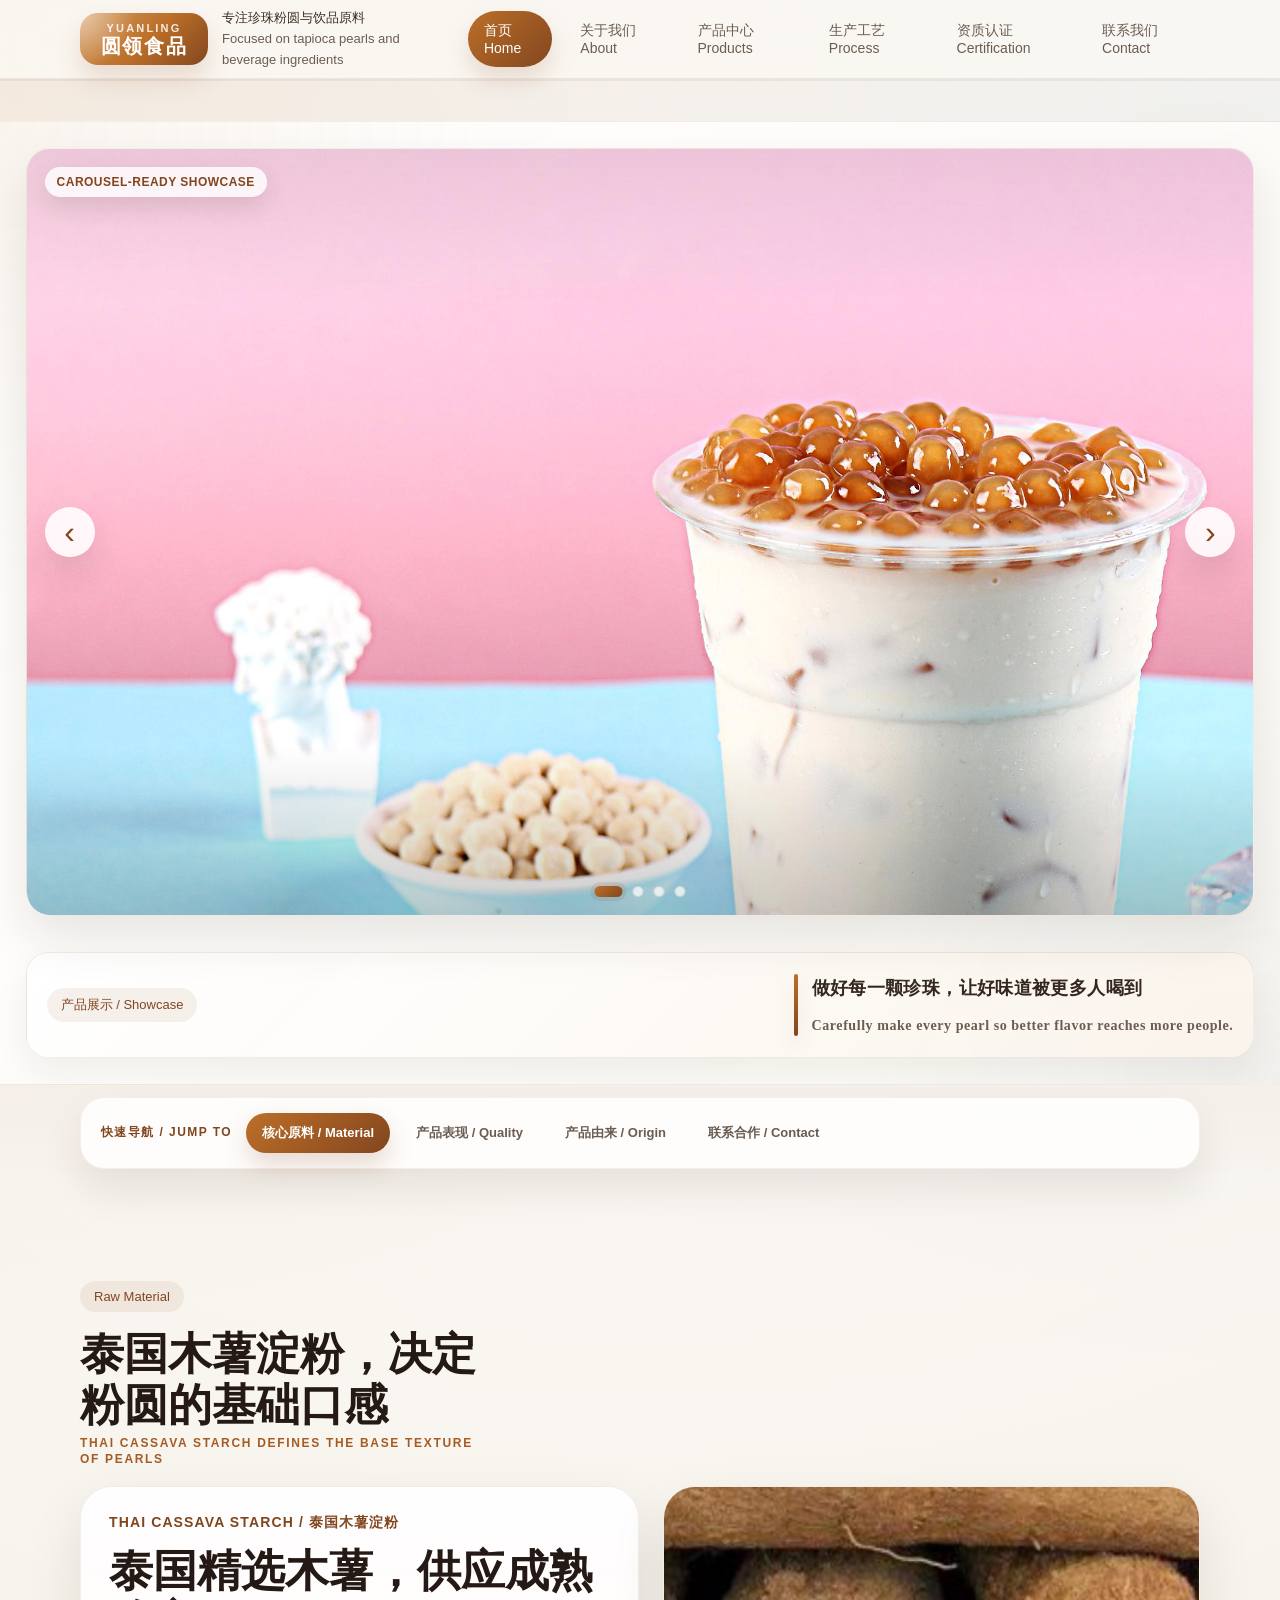
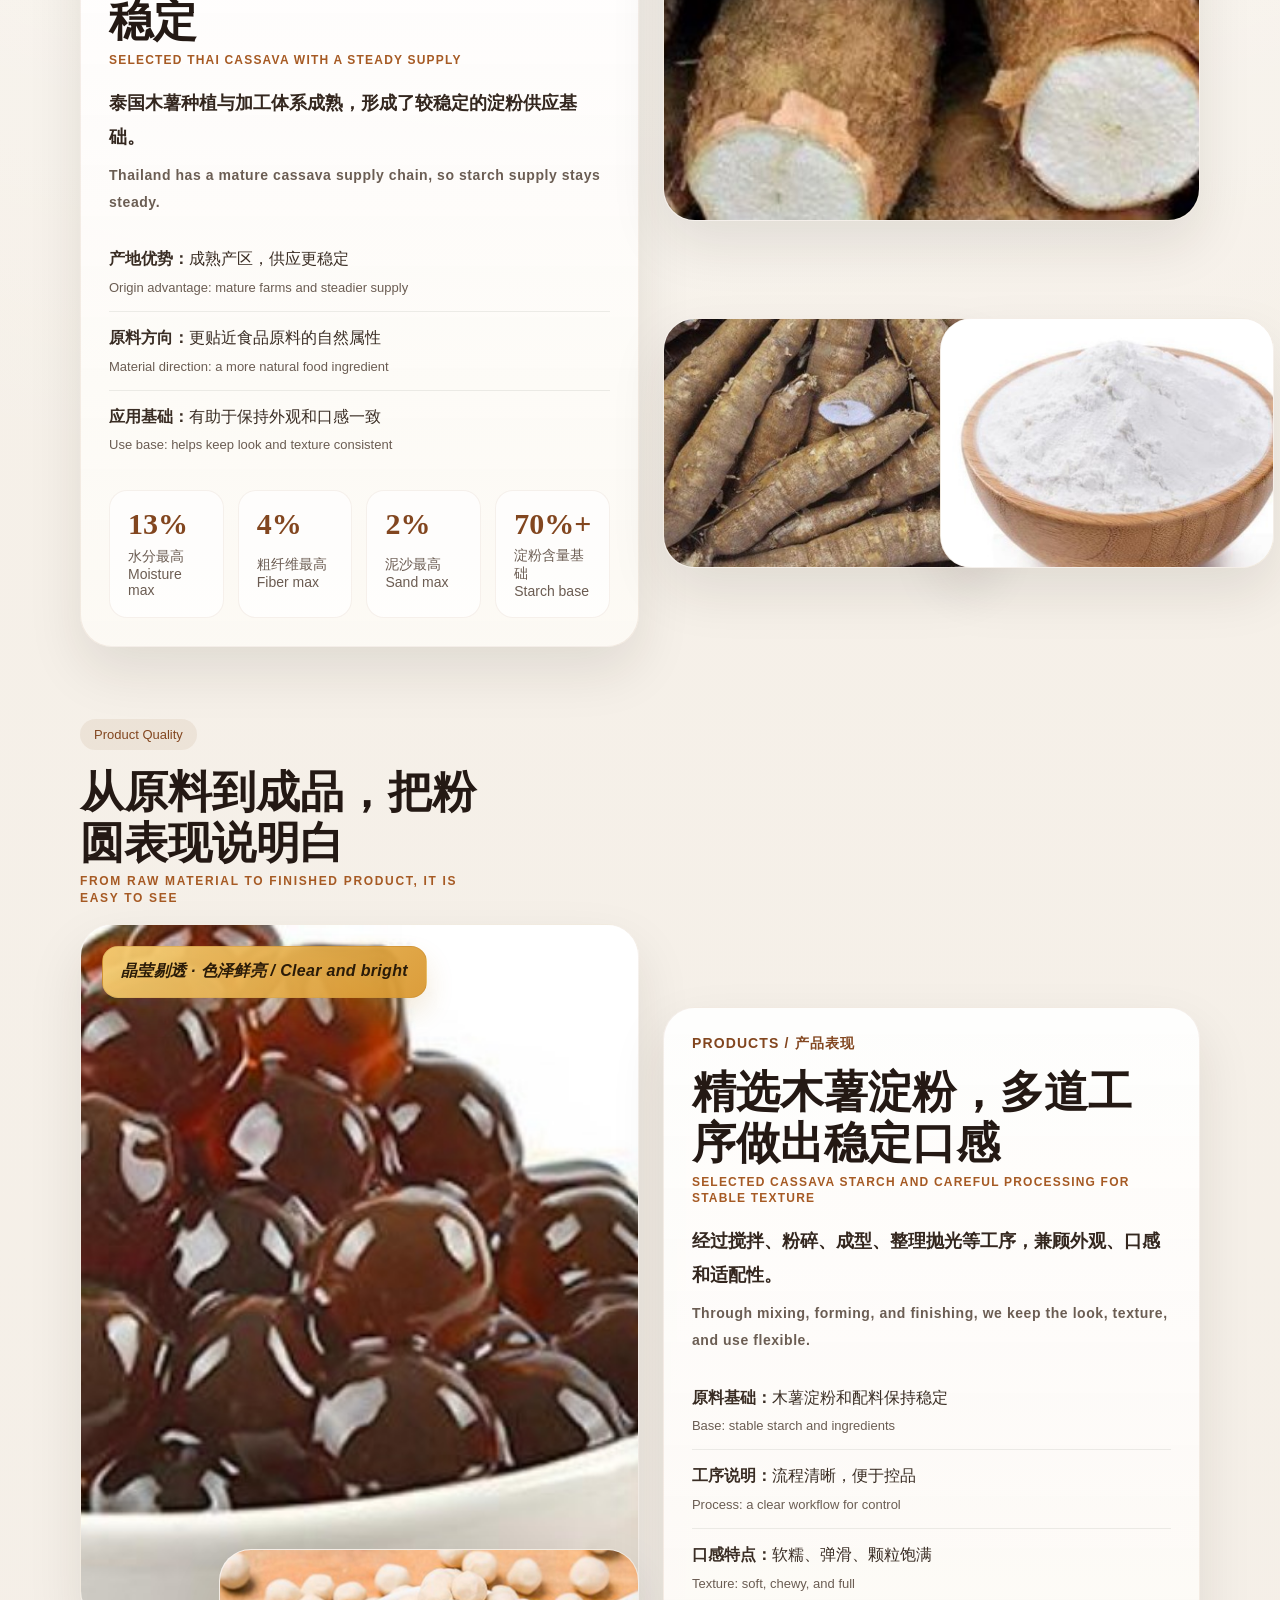
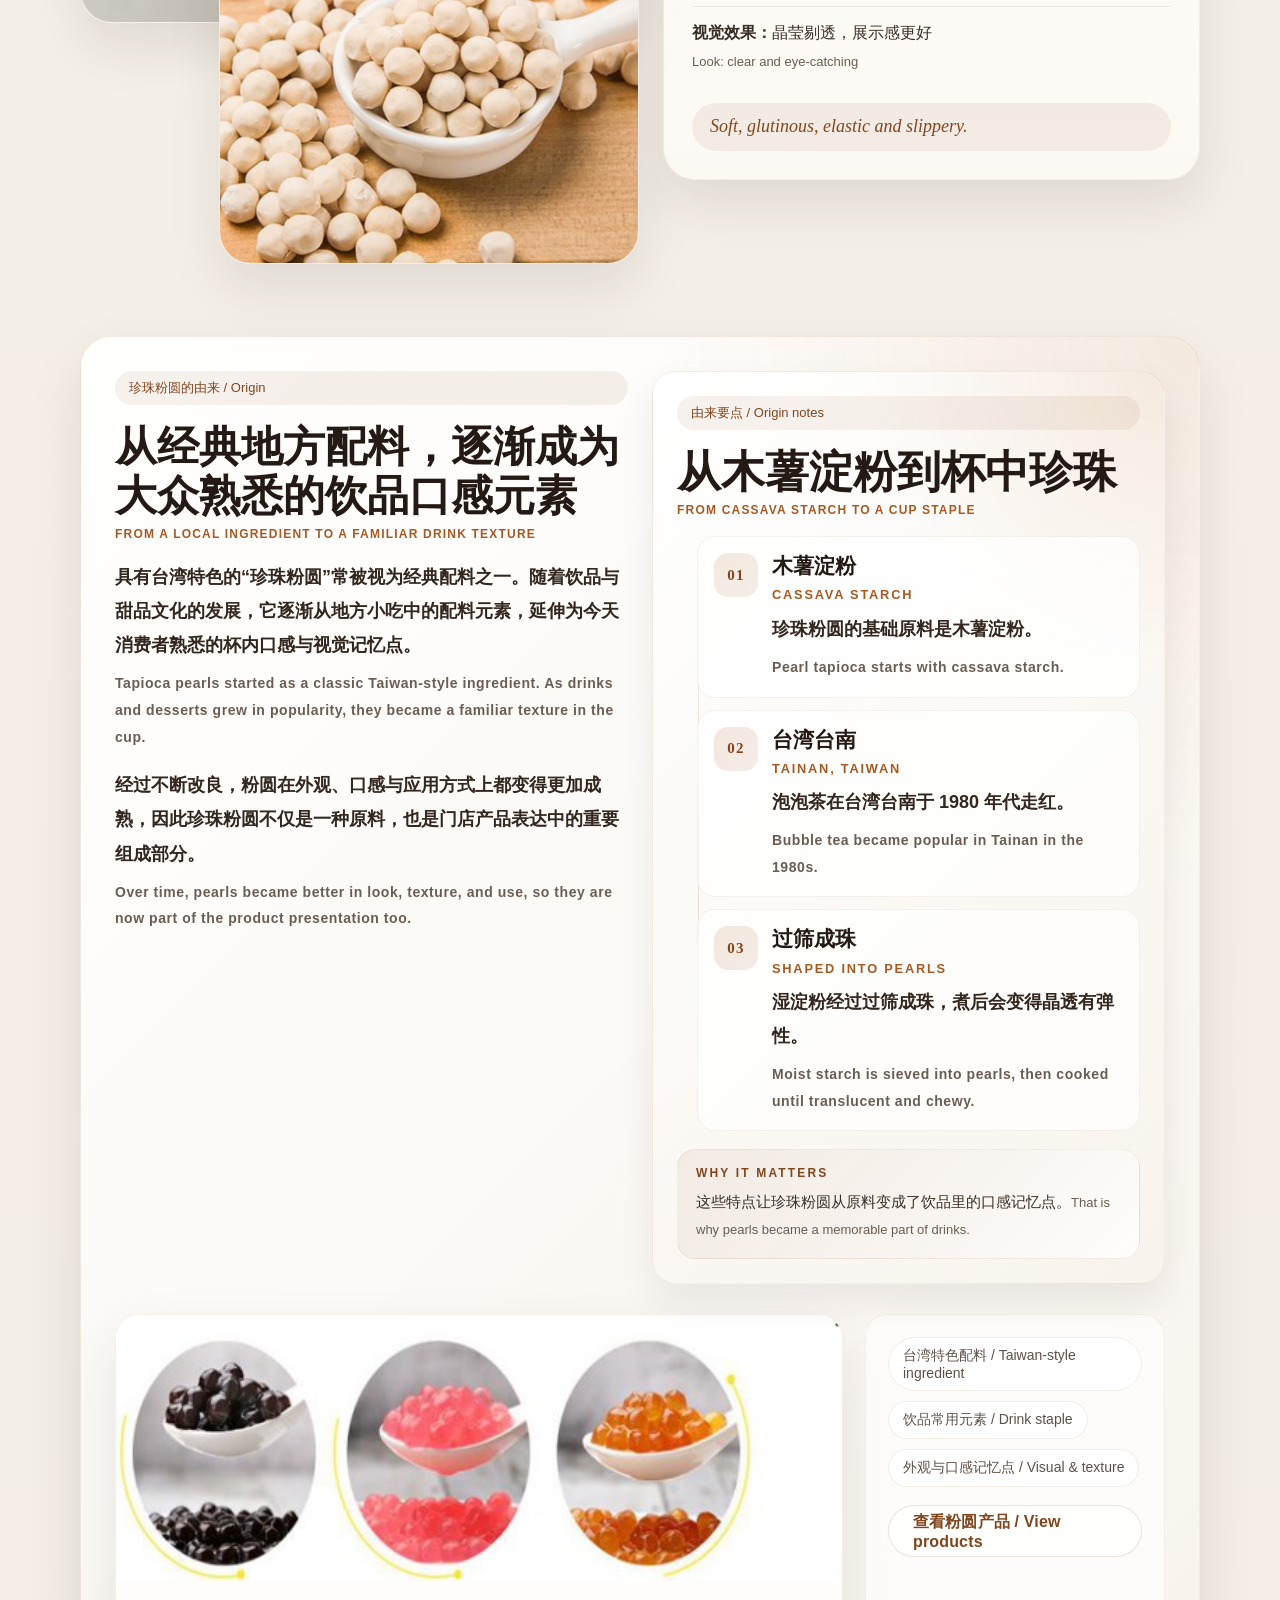
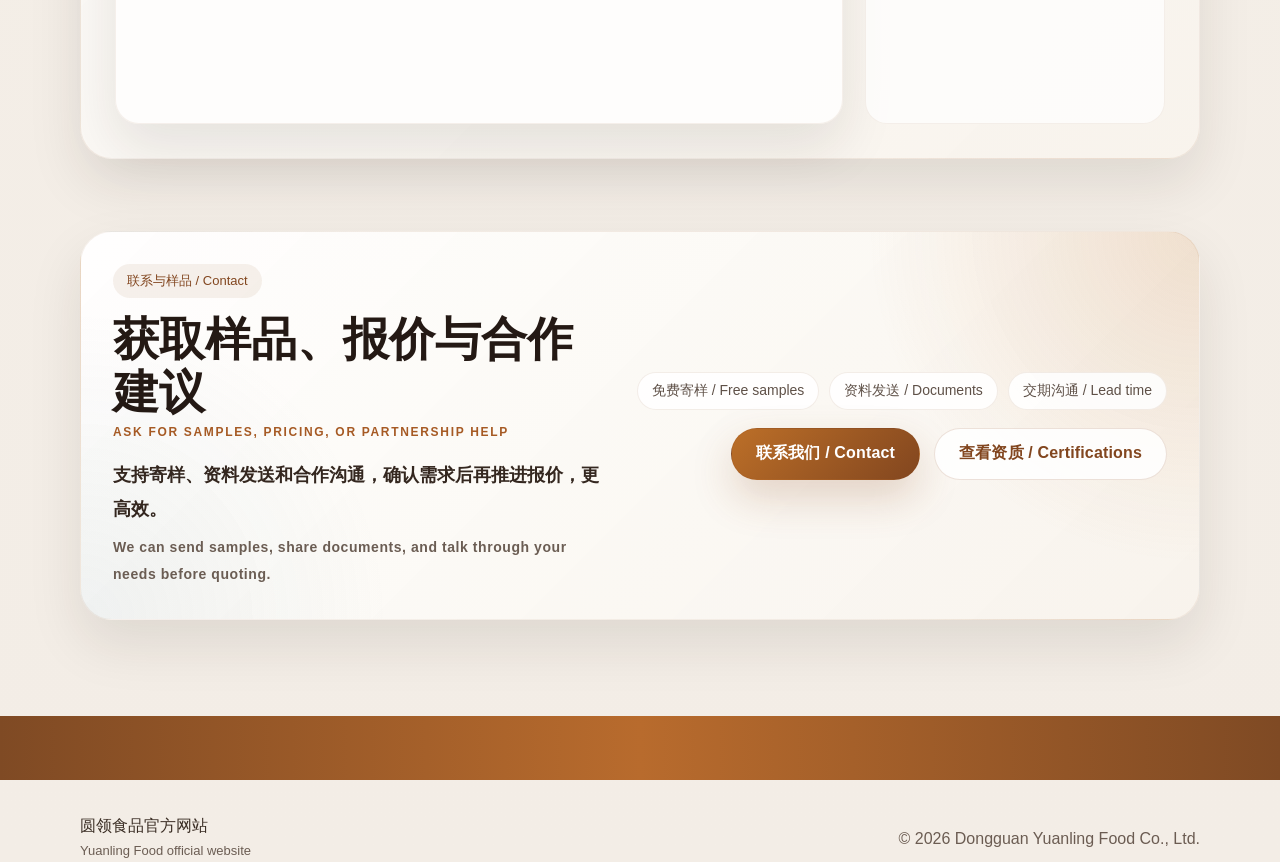
==== commit ec82cc08: "Add files via upload" ====
--- a/index.html
+++ b/index.html
@@ -27,6 +27,14 @@
         content="圆领食品专注珍珠圆研发、生产与供应，提供奶茶、甜品和冷饮场景所需的稳定原料支持。"
       />
       <meta name="twitter:image" content="images/home/hero-1.png" />
+      <!-- Google tag (gtag.js) -->
+      <script async src="https://www.googletagmanager.com/gtag/js?id=G-GQ7HMWSJBR"></script>
+      <script>
+        window.dataLayer = window.dataLayer || [];
+        function gtag(){dataLayer.push(arguments);}
+        gtag('js', new Date());
+        gtag('config', 'G-GQ7HMWSJBR');
+      </script>
       <script type="application/ld+json">
         {
           "@context": "https://schema.org",
